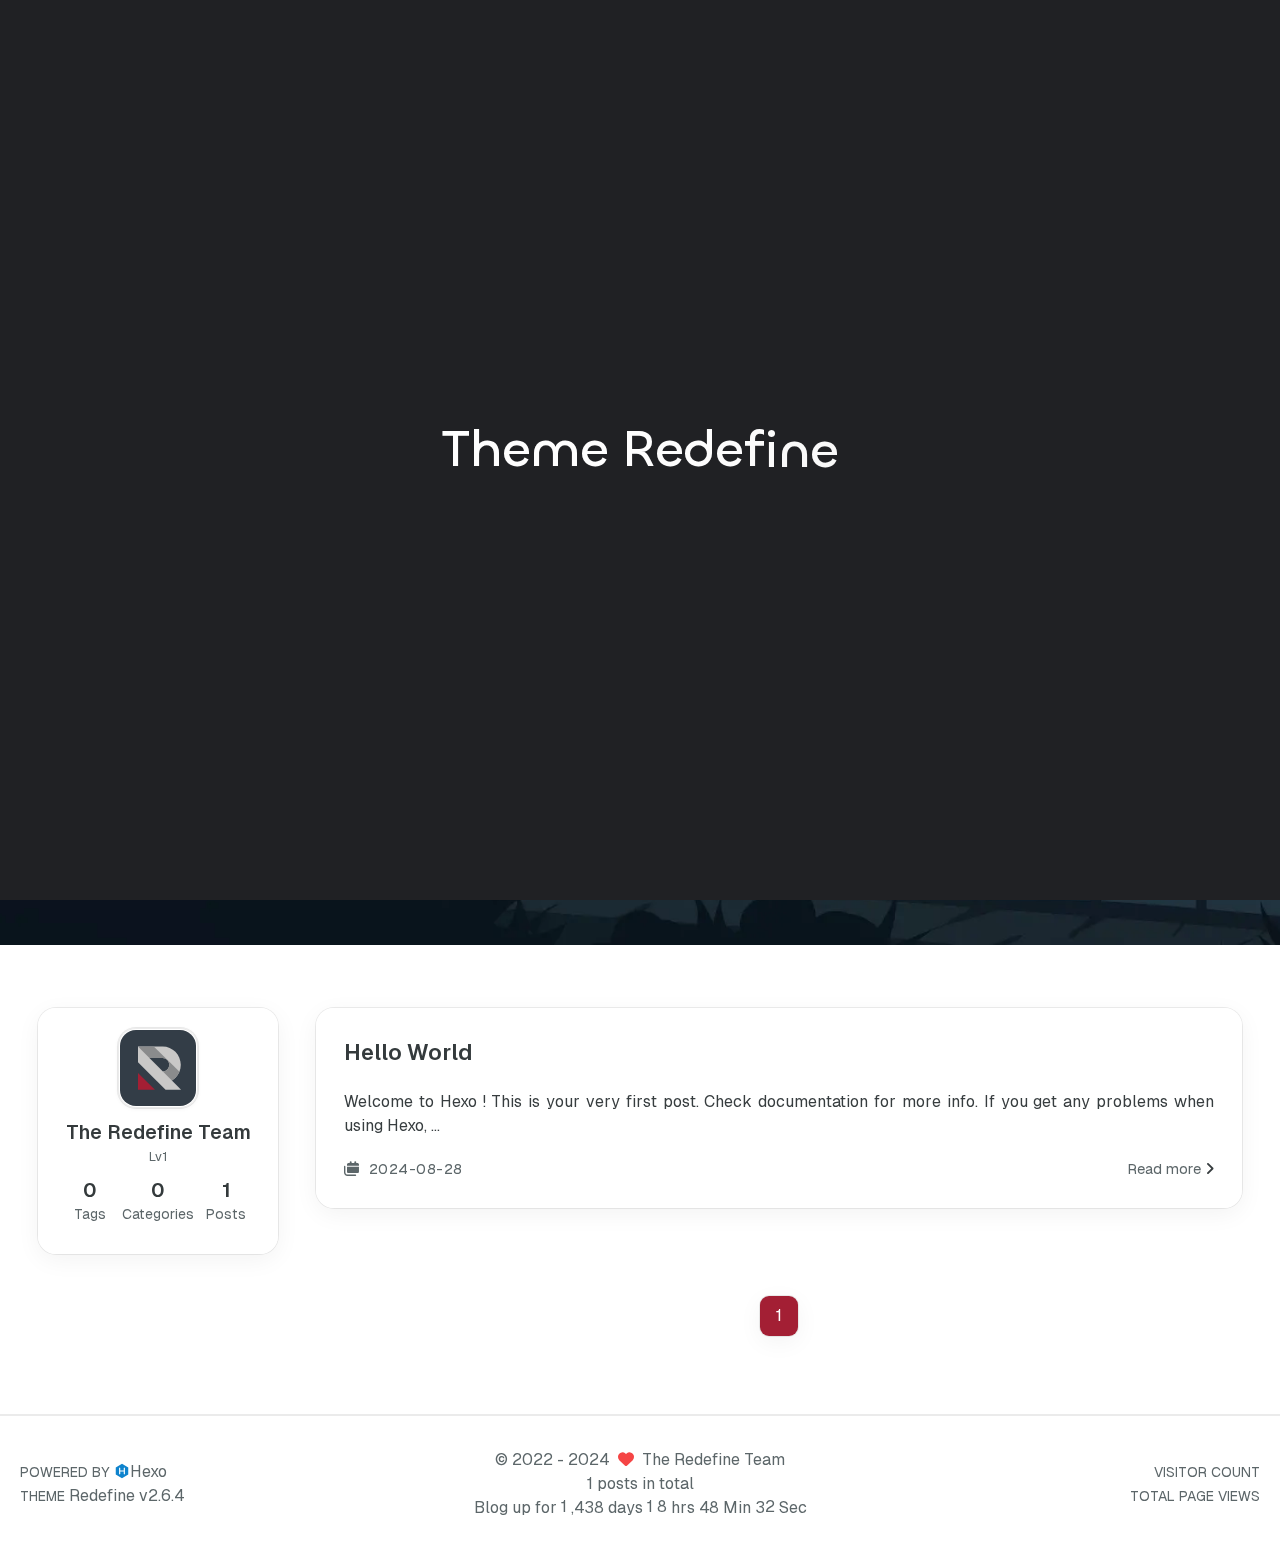
==== index.html @ 7ffe2dd2 "Site updated: 2024-08-28 18:04:54" ====
<!DOCTYPE html>
<html lang="en">
<head>
    <meta charset="utf-8">
    <meta name="viewport" content="width=device-width, initial-scale=1">
    <meta name="keywords" content="Hexo Theme Redefine">
    
    <meta name="author" content="The Redefine Team">
    <!-- preconnect -->
    <link rel="preconnect" href="https://fonts.googleapis.com">
    <link rel="preconnect" href="https://fonts.gstatic.com" crossorigin>

    
    <!--- Seo Part-->
    
    <link rel="canonical" href="http://example.com/"/>
    <meta name="robots" content="index,follow">
    <meta name="googlebot" content="index,follow">
    <meta name="revisit-after" content="1 days">
    
        <meta property="og:type" content="website">
<meta property="og:title" content="Hexo">
<meta property="og:url" content="http://example.com/index.html">
<meta property="og:site_name" content="Hexo">
<meta property="og:locale" content="en_US">
<meta property="article:author" content="John Doe">
<meta name="twitter:card" content="summary">
    
    
    <!--- Icon Part-->
    <link rel="icon" type="image/png" href="/images/redefine-favicon.svg" sizes="192x192">
    <link rel="apple-touch-icon" sizes="180x180" href="/images/redefine-favicon.svg">
    <meta name="theme-color" content="#A31F34">
    <link rel="shortcut icon" href="/images/redefine-favicon.svg">
    <!--- Page Info-->
    
    <title>
        
        Theme Redefine
    </title>

    
<link rel="stylesheet" href="/fonts/Chillax/chillax.css">


    <!--- Inject Part-->
    

    
<link rel="stylesheet" href="/css/style.css">


    
        
<link rel="stylesheet" href="/assets/build/styles.css">

    

    
<link rel="stylesheet" href="/fonts/GeistMono/geist-mono.css">

    
<link rel="stylesheet" href="/fonts/Geist/geist.css">

    <!--- Font Part-->
    
    
    
    

    
        
<script src="/js/libs/anime.min.js"></script>

    

    <script id="hexo-configurations">
    window.config = {"hostname":"example.com","root":"/","language":"en"};
    window.theme = {"articles":{"style":{"font_size":"16px","line_height":1.5,"image_border_radius":"14px","image_alignment":"center","image_caption":false,"link_icon":true,"title_alignment":"left","headings_top_spacing":{"h1":"3.2rem","h2":"2.4rem","h3":"1.9rem","h4":"1.6rem","h5":"1.4rem","h6":"1.3rem"}},"word_count":{"enable":true,"count":true,"min2read":true},"author_label":{"enable":true,"auto":false,"list":[]},"code_block":{"copy":true,"style":"mac","font":{"enable":false,"family":null,"url":null}},"toc":{"enable":true,"max_depth":3,"number":false,"expand":true,"init_open":true},"copyright":{"enable":true,"default":"cc_by_nc_sa"},"lazyload":true,"recommendation":{"enable":false,"title":"推荐阅读","limit":3,"mobile_limit":2,"placeholder":"/images/wallhaven-wqery6-light.webp","skip_dirs":[]}},"colors":{"primary":"#A31F34","secondary":null,"default_mode":"light"},"global":{"fonts":{"chinese":{"enable":false,"family":null,"url":null},"english":{"enable":false,"family":null,"url":null}},"content_max_width":"1000px","sidebar_width":"210px","hover":{"shadow":true,"scale":false},"scroll_progress":{"bar":false,"percentage":true},"website_counter":{"url":"https://cn.vercount.one/js","enable":true,"site_pv":true,"site_uv":true,"post_pv":true},"single_page":true,"preloader":true,"open_graph":true,"google_analytics":{"enable":false,"id":null}},"home_banner":{"enable":true,"style":"fixed","image":{"light":"/images/wallhaven-wqery6-light.webp","dark":"/images/wallhaven-wqery6-dark.webp"},"title":"Theme Redefine","subtitle":{"text":[],"hitokoto":{"enable":false,"api":"https://v1.hitokoto.cn"},"typing_speed":100,"backing_speed":80,"starting_delay":500,"backing_delay":1500,"loop":true,"smart_backspace":true},"text_color":{"light":"#fff","dark":"#d1d1b6"},"text_style":{"title_size":"2.8rem","subtitle_size":"1.5rem","line_height":1.2},"custom_font":{"enable":false,"family":null,"url":null},"social_links":{"enable":false,"style":"default","links":{"github":null,"instagram":null,"zhihu":null,"twitter":null,"email":null},"qrs":{"weixin":null}}},"plugins":{"feed":{"enable":false},"aplayer":{"enable":false,"type":"fixed","audios":[{"name":null,"artist":null,"url":null,"cover":null,"lrc":null}]},"mermaid":{"enable":false,"version":"9.3.0"}},"version":"2.6.4","navbar":{"auto_hide":false,"color":{"left":"#f78736","right":"#367df7","transparency":35},"width":{"home":"1200px","pages":"1000px"},"links":{"Home":{"path":"/","icon":"fa-regular fa-house"}},"search":{"enable":false,"preload":true}},"page_templates":{"friends_column":2,"tags_style":"blur"},"home":{"sidebar":{"enable":true,"position":"left","first_item":"menu","announcement":null,"show_on_mobile":true,"links":null},"article_date_format":"auto","categories":{"enable":true,"limit":3},"tags":{"enable":true,"limit":3}},"footerStart":"2022/8/17 11:45:14"};
    window.lang_ago = {"second":"%s seconds ago","minute":"%s minutes ago","hour":"%s hours ago","day":"%s days ago","week":"%s weeks ago","month":"%s months ago","year":"%s years ago"};
    window.data = {"masonry":false};
  </script>
    
    <!--- Fontawesome Part-->
    
<link rel="stylesheet" href="/fontawesome/fontawesome.min.css">

    
<link rel="stylesheet" href="/fontawesome/brands.min.css">

    
<link rel="stylesheet" href="/fontawesome/solid.min.css">

    
<link rel="stylesheet" href="/fontawesome/regular.min.css">

    
    
    
    
<meta name="generator" content="Hexo 7.3.0"></head>


<body>
<div class="progress-bar-container">
    

    
        <span class="pjax-progress-bar"></span>
<!--        <span class="swup-progress-icon">-->
<!--            <i class="fa-solid fa-circle-notch fa-spin"></i>-->
<!--        </span>-->
    
</div>



    <style>
    :root {
        --preloader-background-color: #fff;
        --preloader-text-color: #000;
    }

    @media (prefers-color-scheme: dark) {
        :root {
            --preloader-background-color: #202124;
            --preloader-text-color: #fff;
        }
    }

    @media (prefers-color-scheme: light) {
        :root {
            --preloader-background-color: #fff;
            --preloader-text-color: #000;
        }
    }

    @media (max-width: 600px) {
        .ml13 {
            font-size: 2.6rem !important; /* Adjust this value as needed */
        }
    }

    .preloader {
        display: flex;
        flex-direction: column;
        gap: 1rem; /* Tailwind 'gap-4' is 1rem */
        align-items: center;
        justify-content: center;
        position: fixed;
        padding: 12px;
        top: 0;
        right: 0;
        bottom: 0;
        left: 0;
        width: 100vw;
        height: 100vh; /* 'h-screen' is 100% of the viewport height */
        background-color: var(--preloader-background-color);
        z-index: 1100; /* 'z-[1100]' sets the z-index */
        transition: opacity 0.2s ease-in-out;
    }

    .ml13 {
        font-size: 3.2rem;
        /* text-transform: uppercase; */
        color: var(--preloader-text-color);
        letter-spacing: -1px;
        font-weight: 500;
        font-family: 'Chillax-Variable', sans-serif;
        text-align: center;
    }

    .ml13 .word {
        display: inline-flex;
        flex-wrap: wrap;
        white-space: nowrap;
    }

    .ml13 .letter {
        display: inline-block;
        line-height: 1em;
    }
</style>

<div class="preloader">
    <h2 class="ml13">
        Theme Redefine
    </h2>
    <script>
        var textWrapper = document.querySelector('.ml13');
        // Split text into words
        var words = textWrapper.textContent.trim().split(' ');

        // Clear the existing content
        textWrapper.innerHTML = '';

        // Wrap each word and its letters in spans
        words.forEach(function(word) {
            var wordSpan = document.createElement('span');
            wordSpan.classList.add('word');
            wordSpan.innerHTML = word.replace(/\S/g, "<span class='letter'>$&</span>");
            textWrapper.appendChild(wordSpan);
            textWrapper.appendChild(document.createTextNode(' ')); // Add space between words
        });

        var animation = anime.timeline({loop: true})
            .add({
                targets: '.ml13 .letter',
                translateY: [40,0],
                translateZ: 0,
                opacity: [0,1],
                filter: ['blur(5px)', 'blur(0px)'], // Starting from blurred to unblurred
                easing: "easeOutExpo",
                duration: 1400,
                delay: (el, i) => 300 + 30 * i,
            }).add({
                targets: '.ml13 .letter',
                translateY: [0,-40],
                opacity: [1,0],
                filter: ['blur(0px)', 'blur(5px)'], // Ending from unblurred to blurred
                easing: "easeInExpo",
                duration: 1200,
                delay: (el, i) => 100 + 30 * i,
                complete: function() {
                    hidePreloader(); // Call hidePreloader after the animation completes
                }
            });

        let themeStatus = JSON.parse(localStorage.getItem('REDEFINE-THEME-STATUS'))?.isDark;

        // If the theme status is not found in local storage, check the preferred color scheme
        if (themeStatus === undefined || themeStatus === null) {
            if (window.matchMedia && window.matchMedia('(prefers-color-scheme: dark)').matches) {
                themeStatus = 'dark';
            } else {
                themeStatus = 'light';
            }
        }

        // Now you can use the themeStatus variable in your code
        if (themeStatus) {
            document.documentElement.style.setProperty('--preloader-background-color', '#202124');
            document.documentElement.style.setProperty('--preloader-text-color', '#fff');
        } else {
            document.documentElement.style.setProperty('--preloader-background-color', '#fff');
            document.documentElement.style.setProperty('--preloader-text-color', '#000');
        }

        window.addEventListener('load', function () {
            setTimeout(hidePreloader, 5000); // Call hidePreloader after 5000 milliseconds if not already called by animation
        });

        function hidePreloader() {
            var preloader = document.querySelector('.preloader');
            preloader.style.opacity = '0';
            setTimeout(function () {
                preloader.style.display = 'none';
            }, 200);
        }
    </script>
</div>

<main class="page-container" id="swup">

    
        
    <style>
        .home-banner-container {
            background: none !important;
        }
        .home-article-item,
        .sidebar-links,
        .sidebar-content,
        a.page-number,
        a.extend,
        .sidebar-links .links:hover,
        .right-bottom-tools,
        footer.footer {
            background-color: var(--background-color-transparent-80) !important;
        }
        .right-bottom-tools:hover,
        a.page-number:hover,
        a.extend:hover {
            background-color: var(--primary-color) !important;
        }
        .site-info,
        .home-article-sticky-label {
            background-color: var(--background-color-transparent-15) !important;
        }
        .home-article-sticky-label {
            backdrop-filter: none !important;
        }
    </style>
    <div class="home-banner-background transition-fade fixed top-0 left-0 w-screen h-screen scale-125 sm:scale-110 box-border will-change-transform bg-cover">
        <img src="/images/wallhaven-wqery6-light.webp" alt="home-banner-background" class="w-full h-full object-cover dark:hidden">
        <img src="/images/wallhaven-wqery6-dark.webp" alt="home-banner-background" class="w-full h-full object-cover hidden dark:block">
    </div>


<div class="home-banner-container flex justify-center items-center transition-fade relative">
    
    <div class="content mt-8 flex flex-col justify-center items-center">
        <div class="description flex flex-col justify-center items-center w-screen font-medium text-center"
        
        >
            Theme Redefine
            
            
                <p><i id="subtitle"></i></p>
            
        </div>
        
    </div>
    <script>
        const scrollToMain = ()=> {
            console.log('scroll');
            const target = document.querySelector('.main-content-container');
            target.scrollIntoView({ behavior: 'smooth'});
        }
    </script>
</div>
    

    <div class="main-content-container">


        <div class="main-content-header">
            <header class="navbar-container px-6 md:px-12">

    <div class="navbar-content has-home-banner">
        <div class="left">
            
            <a class="logo-title" href="/">
                <h1>
                Theme Redefine
                </h1>
            </a>
        </div>

        <div class="right">
            <!-- PC -->
            <div class="desktop">
                <ul class="navbar-list">
                    
                        
                            

                            <li class="navbar-item">
                                <!-- Menu -->
                                <a class="active"
                                   href="/"
                                        >
                                    <i class="fa-regular fa-house fa-fw"></i>
                                    HOME
                                    
                                </a>

                                <!-- Submenu -->
                                
                            </li>
                    
                    
                </ul>
            </div>
            <!-- Mobile -->
            <div class="mobile">
                
                <div class="icon-item navbar-bar">
                    <div class="navbar-bar-middle"></div>
                </div>
            </div>
        </div>
    </div>

    <!-- Mobile sheet -->
    <div class="navbar-drawer h-screen w-full absolute top-0 left-0 bg-background-color flex flex-col justify-between">
        <ul class="drawer-navbar-list flex flex-col px-4 justify-center items-start">
            
                
                    

                    <li class="drawer-navbar-item text-base my-1.5 flex flex-col w-full">
                        
                        <a class="py-1.5 px-2 flex flex-row items-center justify-between gap-1 hover:!text-primary active:!text-primary text-2xl font-semibold group border-b border-border-color hover:border-primary w-full active"
                           href="/"
                        >
                            <span>
                                HOME
                            </span>
                            
                                <i class="fa-regular fa-house fa-sm fa-fw"></i>
                            
                        </a>
                        

                        
                    </li>
            

            
            
        </ul>

        <div class="statistics flex justify-around my-2.5">
    <a class="item tag-count-item flex flex-col justify-center items-center w-20" href="/tags">
        <div class="number text-2xl sm:text-xl text-second-text-color font-semibold">0</div>
        <div class="label text-third-text-color text-sm">Tags</div>
    </a>
    <a class="item tag-count-item flex flex-col justify-center items-center w-20" href="/categories">
        <div class="number text-2xl sm:text-xl text-second-text-color font-semibold">0</div>
        <div class="label text-third-text-color text-sm">Categories</div>
    </a>
    <a class="item tag-count-item flex flex-col justify-center items-center w-20" href="/archives">
        <div class="number text-2xl sm:text-xl text-second-text-color font-semibold">1</div>
        <div class="label text-third-text-color text-sm">Posts</div>
    </a>
</div>
    </div>

    <div class="window-mask"></div>

</header>


        </div>

        <div class="main-content-body">

            
                <div class="home-sidebar-container">
    <div class="sticky-container sticky">
        
        
            
            <div class="sidebar-content" >
                <div class="avatar flex justify-center">
    <img src="/images/redefine-avatar.svg">
</div>
                <div class="author flex flex-col justify-center my-2.5 mx-0">
    <div class="name">The Redefine Team</div>
    
        <div class="label">Lv1</div>
    
</div>
                <div class="statistics flex justify-around my-2.5">
    <a class="item tag-count-item flex flex-col justify-center items-center w-20" href="/tags">
        <div class="number text-2xl sm:text-xl text-second-text-color font-semibold">0</div>
        <div class="label text-third-text-color text-sm">Tags</div>
    </a>
    <a class="item tag-count-item flex flex-col justify-center items-center w-20" href="/categories">
        <div class="number text-2xl sm:text-xl text-second-text-color font-semibold">0</div>
        <div class="label text-third-text-color text-sm">Categories</div>
    </a>
    <a class="item tag-count-item flex flex-col justify-center items-center w-20" href="/archives">
        <div class="number text-2xl sm:text-xl text-second-text-color font-semibold">1</div>
        <div class="label text-third-text-color text-sm">Posts</div>
    </a>
</div>
            </div>
        

    </div>
</div>

            

            <div class="main-content">

                
                    <div class="home-content-container">
    <ul class="home-article-list">
        
            <li class="home-article-item">

                

                

                
                <div class="flex flex-col gap-5 px-7 pb-7 pt-7">
                    <h3 class="home-article-title">
                        <a href="/2024/08/28/hello-world/">
                            Hello World
                        </a>
                    </h3>

                    <div class="home-article-content markdown-body">
                        
                            Welcome to Hexo ! This is your very first post. Check documentation  for more info. If you get any problems when using Hexo, ...
                        
                    </div>

                    <div class="home-article-meta-info-container">
    <div class="home-article-meta-info">
        <span><i class="fa-solid fa-calendars"></i>&nbsp;
            <span class="home-article-date" data-date="Wed Aug 28 2024 17:42:37 GMT+0800">
                
                    2024-08-28
                
            </span>
        </span>
        
        
    </div>

    <a href="/2024/08/28/hello-world/">Read more<span class="seo-reader-text">Hello World</span>&nbsp;<i class="fa-solid fa-angle-right"></i></a>
</div>

                </div>
            </li>
        
    </ul>

    <div class="home-paginator px-7 py-5">
        <div class="paginator">
    <span class="page-number current">1</span>
</div>

    </div>
</div>

                    <div class="comment-container pjax"></div>
                

            </div>

            

        </div>

        <div class="main-content-footer">
            <footer class="footer mt-5 py-5 h-auto text-base text-third-text-color relative border-t-2 border-t-border-color">
    <div class="info-container py-3 text-center">
        
        <div class="text-center">
            &copy;
            
              <span>2022</span>
              -
            
            2024&nbsp;&nbsp;<i class="fa-solid fa-heart fa-beat" style="--fa-animation-duration: 0.5s; color: #f54545"></i>&nbsp;&nbsp;<a href="/">The Redefine Team</a>
            
                
                <p class="post-count space-x-0.5">
                    <span>
                        1 posts in total
                    </span>
                    
                </p>
            
        </div>
        
            <script data-swup-reload-script src="https://cn.vercount.one/js"></script>
            <div class="relative text-center lg:absolute lg:right-[20px] lg:top-1/2 lg:-translate-y-1/2 lg:text-right">
                
                    <span id="busuanzi_container_site_uv" class="lg:!block">
                        <span class="text-sm">VISITOR COUNT</span>
                        <span id="busuanzi_value_site_uv"></span>
                    </span>
                
                
                    <span id="busuanzi_container_site_pv" class="lg:!block">
                        <span class="text-sm">TOTAL PAGE VIEWS</span>
                        <span id="busuanzi_value_site_pv"></span>
                    </span>
                
            </div>
        
        <div class="relative text-center lg:absolute lg:left-[20px] lg:top-1/2 lg:-translate-y-1/2 lg:text-left">
            <span class="lg:block text-sm">POWERED BY <?xml version="1.0" encoding="utf-8"?><!DOCTYPE svg PUBLIC "-//W3C//DTD SVG 1.1//EN" "http://www.w3.org/Graphics/SVG/1.1/DTD/svg11.dtd"><svg class="relative top-[2px] inline-block align-baseline" version="1.1" id="圖層_1" xmlns="http://www.w3.org/2000/svg" xmlns:xlink="http://www.w3.org/1999/xlink" x="0px" y="0px" width="1rem" height="1rem" viewBox="0 0 512 512" enable-background="new 0 0 512 512" xml:space="preserve"><path fill="#0E83CD" d="M256.4,25.8l-200,115.5L56,371.5l199.6,114.7l200-115.5l0.4-230.2L256.4,25.8z M349,354.6l-18.4,10.7l-18.6-11V275H200v79.6l-18.4,10.7l-18.6-11v-197l18.5-10.6l18.5,10.8V237h112v-79.6l18.5-10.6l18.5,10.8V354.6z"/></svg><a target="_blank" class="text-base" href="https://hexo.io">Hexo</a></span>
            <span class="text-sm lg:block">THEME&nbsp;<a class="text-base" target="_blank" href="https://github.com/EvanNotFound/hexo-theme-redefine">Redefine v2.6.4</a></span>
        </div>
        
        
            <div>
                Blog up for <span class="odometer" id="runtime_days" ></span> days <span class="odometer" id="runtime_hours"></span> hrs <span class="odometer" id="runtime_minutes"></span> Min <span class="odometer" id="runtime_seconds"></span> Sec
            </div>
        
        
            <script data-swup-reload-script>
                try {
                    function odometer_init() {
                    const elements = document.querySelectorAll('.odometer');
                    elements.forEach(el => {
                        new Odometer({
                            el,
                            format: '( ddd).dd',
                            duration: 200
                        });
                    });
                    }
                    odometer_init();
                } catch (error) {}
            </script>
        
        
        
    </div>  
</footer>
        </div>
    </div>

    

    <div class="right-side-tools-container">
        <div class="side-tools-container">
    <ul class="hidden-tools-list">
        <li class="right-bottom-tools tool-font-adjust-plus flex justify-center items-center">
            <i class="fa-regular fa-magnifying-glass-plus"></i>
        </li>

        <li class="right-bottom-tools tool-font-adjust-minus flex justify-center items-center">
            <i class="fa-regular fa-magnifying-glass-minus"></i>
        </li>

        <li class="right-bottom-tools tool-dark-light-toggle flex justify-center items-center">
            <i class="fa-regular fa-moon"></i>
        </li>

        <!-- rss -->
        

        

        <li class="right-bottom-tools tool-scroll-to-bottom flex justify-center items-center">
            <i class="fa-regular fa-arrow-down"></i>
        </li>
    </ul>

    <ul class="visible-tools-list">
        <li class="right-bottom-tools toggle-tools-list flex justify-center items-center">
            <i class="fa-regular fa-cog fa-spin"></i>
        </li>
        
            <li class="right-bottom-tools tool-scroll-to-top flex justify-center items-center">
                <i class="arrow-up fas fa-arrow-up"></i>
                <span class="percent"></span>
            </li>
        
        
    </ul>
</div>

    </div>

    <div class="image-viewer-container">
    <img src="">
</div>


    

</main>


    
<script src="/js/libs/Swup.min.js"></script>

<script src="/js/libs/SwupSlideTheme.min.js"></script>

<script src="/js/libs/SwupScriptsPlugin.min.js"></script>

<script src="/js/libs/SwupProgressPlugin.min.js"></script>

<script src="/js/libs/SwupScrollPlugin.min.js"></script>

<script src="/js/libs/SwupPreloadPlugin.min.js"></script>

<script>
    const swup = new Swup({
        plugins: [
            new SwupScriptsPlugin({
                optin: true,
            }),
            new SwupProgressPlugin(),
            new SwupScrollPlugin({
                offset: 80,
            }),
            new SwupSlideTheme({
                mainElement: ".main-content-body",
            }),
            new SwupPreloadPlugin(),
        ],
        containers: ["#swup"],
    });
</script>








<script src="/js/tools/imageViewer.js" type="module"></script>

<script src="/js/utils.js" type="module"></script>

<script src="/js/main.js" type="module"></script>

<script src="/js/layouts/navbarShrink.js" type="module"></script>

<script src="/js/tools/scrollTopBottom.js" type="module"></script>

<script src="/js/tools/lightDarkSwitch.js" type="module"></script>

<script src="/js/layouts/categoryList.js" type="module"></script>





    
<script src="/js/tools/codeBlock.js" type="module"></script>




    
<script src="/js/layouts/lazyload.js" type="module"></script>




    
<script src="/js/tools/runtime.js"></script>

    
<script src="/js/libs/odometer.min.js"></script>

    
<link rel="stylesheet" href="/assets/odometer-theme-minimal.css">




  
<script src="/js/libs/Typed.min.js"></script>

  
<script src="/js/plugins/typed.js" type="module"></script>









<div class="post-scripts" data-swup-reload-script>
    
        
<script src="/js/tools/tocToggle.js" type="module"></script>

<script src="/js/layouts/toc.js" type="module"></script>

<script src="/js/plugins/tabs.js" type="module"></script>

    
</div>


</body>
</html>
---- fonts/Chillax/chillax.css ----
/**
 * @license
 *
 * Font Family: Chillax
 * Designed by: Manushi Parikh
 * URL: https://www.fontshare.com/fonts/chillax
 * © 2023 Indian Type Foundry
 *
 * Font Style:
 * Chillax Variable(Variable font)
 *
*/


/**
* This is a variable font
* You can controll variable axes as shown below:
* font-variation-settings: 'wght' 700.0;
*
* available axes:

* 'wght' (range from 200.0 to 700.0)

*/

@font-face {
    font-family: 'Chillax-Variable';
    src:local('Chillax-Variable'),
        local('ChillaxVariable'),
        local('Chillax Variable'),
        local('Chillax'),
        url('Chillax-Variable.woff2') format('woff2'),
        url('Chillax-Variable.woff') format('woff'),
        url('Chillax-Variable.ttf') format('truetype');
    font-weight: 200 700;
    font-display: swap;
    font-style: normal;
}
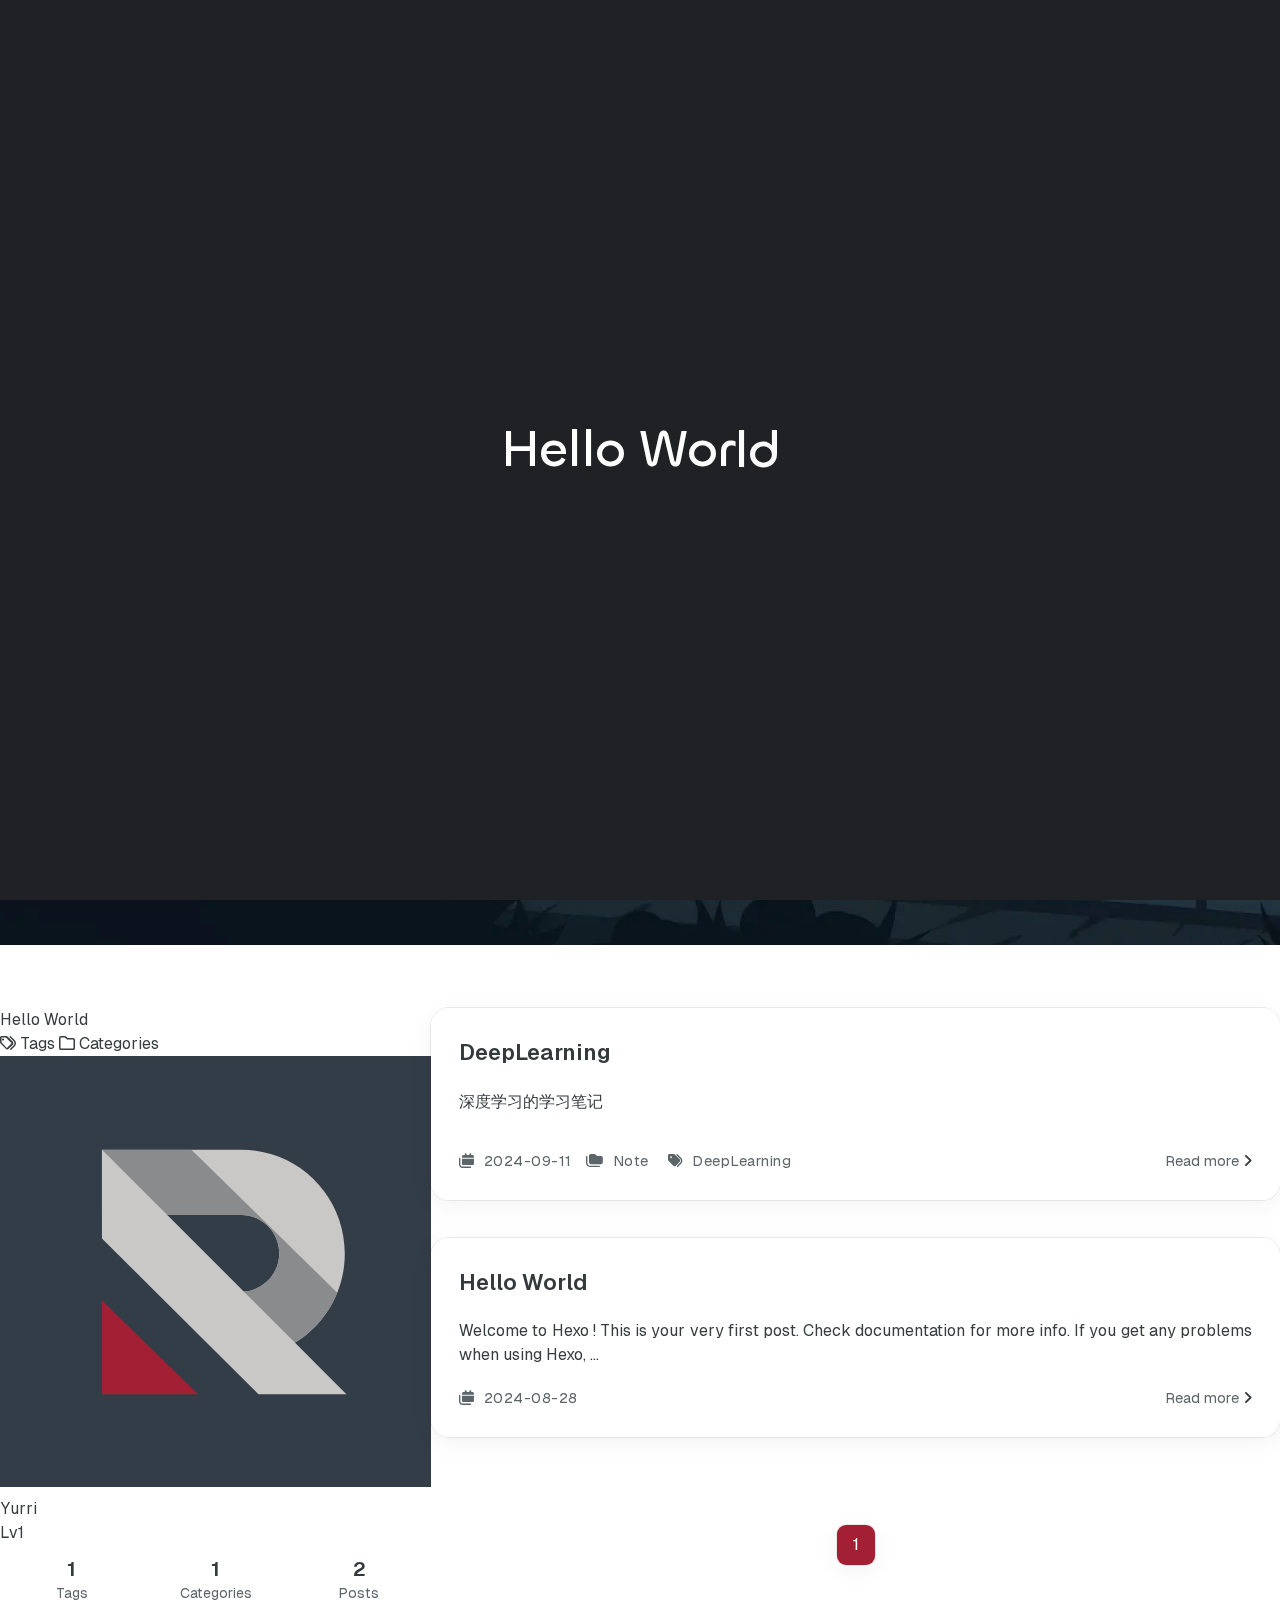
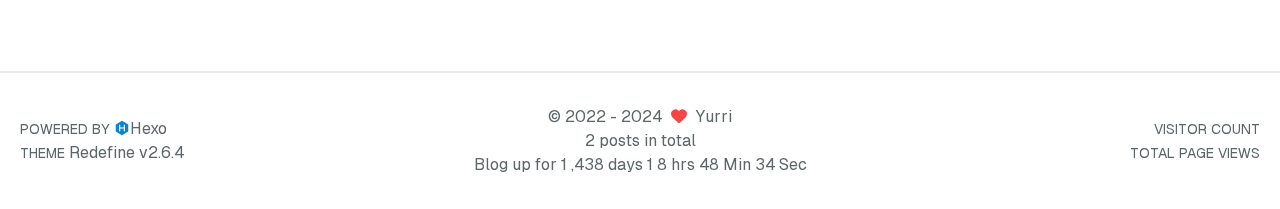
==== commit 42b75351: "Site updated: 2024-09-11 15:52:53" ====
--- a/index.html
+++ b/index.html
@@ -5,7 +5,7 @@
     <meta name="viewport" content="width=device-width, initial-scale=1">
     <meta name="keywords" content="Hexo Theme Redefine">
     
-    <meta name="author" content="The Redefine Team">
+    <meta name="author" content="Yurri">
     <!-- preconnect -->
     <link rel="preconnect" href="https://fonts.googleapis.com">
     <link rel="preconnect" href="https://fonts.gstatic.com" crossorigin>
@@ -36,7 +36,7 @@
     
     <title>
         
-        Theme Redefine
+        Hello World
     </title>
 
     
@@ -75,8 +75,8 @@
     
 
     <script id="hexo-configurations">
-    window.config = {"hostname":"example.com","root":"/","language":"en"};
-    window.theme = {"articles":{"style":{"font_size":"16px","line_height":1.5,"image_border_radius":"14px","image_alignment":"center","image_caption":false,"link_icon":true,"title_alignment":"left","headings_top_spacing":{"h1":"3.2rem","h2":"2.4rem","h3":"1.9rem","h4":"1.6rem","h5":"1.4rem","h6":"1.3rem"}},"word_count":{"enable":true,"count":true,"min2read":true},"author_label":{"enable":true,"auto":false,"list":[]},"code_block":{"copy":true,"style":"mac","font":{"enable":false,"family":null,"url":null}},"toc":{"enable":true,"max_depth":3,"number":false,"expand":true,"init_open":true},"copyright":{"enable":true,"default":"cc_by_nc_sa"},"lazyload":true,"recommendation":{"enable":false,"title":"推荐阅读","limit":3,"mobile_limit":2,"placeholder":"/images/wallhaven-wqery6-light.webp","skip_dirs":[]}},"colors":{"primary":"#A31F34","secondary":null,"default_mode":"light"},"global":{"fonts":{"chinese":{"enable":false,"family":null,"url":null},"english":{"enable":false,"family":null,"url":null}},"content_max_width":"1000px","sidebar_width":"210px","hover":{"shadow":true,"scale":false},"scroll_progress":{"bar":false,"percentage":true},"website_counter":{"url":"https://cn.vercount.one/js","enable":true,"site_pv":true,"site_uv":true,"post_pv":true},"single_page":true,"preloader":true,"open_graph":true,"google_analytics":{"enable":false,"id":null}},"home_banner":{"enable":true,"style":"fixed","image":{"light":"/images/wallhaven-wqery6-light.webp","dark":"/images/wallhaven-wqery6-dark.webp"},"title":"Theme Redefine","subtitle":{"text":[],"hitokoto":{"enable":false,"api":"https://v1.hitokoto.cn"},"typing_speed":100,"backing_speed":80,"starting_delay":500,"backing_delay":1500,"loop":true,"smart_backspace":true},"text_color":{"light":"#fff","dark":"#d1d1b6"},"text_style":{"title_size":"2.8rem","subtitle_size":"1.5rem","line_height":1.2},"custom_font":{"enable":false,"family":null,"url":null},"social_links":{"enable":false,"style":"default","links":{"github":null,"instagram":null,"zhihu":null,"twitter":null,"email":null},"qrs":{"weixin":null}}},"plugins":{"feed":{"enable":false},"aplayer":{"enable":false,"type":"fixed","audios":[{"name":null,"artist":null,"url":null,"cover":null,"lrc":null}]},"mermaid":{"enable":false,"version":"9.3.0"}},"version":"2.6.4","navbar":{"auto_hide":false,"color":{"left":"#f78736","right":"#367df7","transparency":35},"width":{"home":"1200px","pages":"1000px"},"links":{"Home":{"path":"/","icon":"fa-regular fa-house"}},"search":{"enable":false,"preload":true}},"page_templates":{"friends_column":2,"tags_style":"blur"},"home":{"sidebar":{"enable":true,"position":"left","first_item":"menu","announcement":null,"show_on_mobile":true,"links":null},"article_date_format":"auto","categories":{"enable":true,"limit":3},"tags":{"enable":true,"limit":3}},"footerStart":"2022/8/17 11:45:14"};
+    window.config = {"hostname":"example.com","root":"/","language":"en","path":"search.xml"};
+    window.theme = {"articles":{"style":{"font_size":"16px","line_height":1.5,"image_border_radius":"14px","image_alignment":"center","image_caption":false,"link_icon":true,"title_alignment":"left","headings_top_spacing":{"h1":"3.2rem","h2":"2.4rem","h3":"1.9rem","h4":"1.6rem","h5":"1.4rem","h6":"1.3rem"}},"word_count":{"enable":true,"count":true,"min2read":true},"author_label":{"enable":true,"auto":false,"list":[]},"code_block":{"copy":true,"style":"mac","font":{"enable":false,"family":null,"url":null}},"toc":{"enable":true,"max_depth":3,"number":false,"expand":true,"init_open":true},"copyright":{"enable":true,"default":"cc_by_nc_sa"},"lazyload":true,"recommendation":{"enable":false,"title":"推荐阅读","limit":3,"mobile_limit":2,"placeholder":"/images/wallhaven-wqery6-light.webp","skip_dirs":[]}},"colors":{"primary":"#A31F34","secondary":null,"default_mode":"light"},"global":{"fonts":{"chinese":{"enable":false,"family":null,"url":null},"english":{"enable":false,"family":null,"url":null}},"content_max_width":"1000px","sidebar_width":"210px","hover":{"shadow":true,"scale":false},"scroll_progress":{"bar":false,"percentage":true},"website_counter":{"url":"https://cn.vercount.one/js","enable":true,"site_pv":true,"site_uv":true,"post_pv":true},"single_page":true,"preloader":true,"open_graph":true,"google_analytics":{"enable":false,"id":null}},"home_banner":{"enable":true,"style":"fixed","image":{"light":"/images/wallhaven-wqery6-light.webp","dark":"/images/wallhaven-wqery6-dark.webp"},"title":"Hello World","subtitle":{"text":[],"hitokoto":{"enable":false,"api":"https://v1.hitokoto.cn"},"typing_speed":100,"backing_speed":80,"starting_delay":500,"backing_delay":1500,"loop":true,"smart_backspace":true},"text_color":{"light":"#fff","dark":"#d1d1b6"},"text_style":{"title_size":"2.8rem","subtitle_size":"1.5rem","line_height":1.2},"custom_font":{"enable":false,"family":null,"url":null},"social_links":{"enable":false,"style":"default","links":{"github":null,"instagram":null,"zhihu":null,"twitter":null,"email":null},"qrs":{"weixin":null}}},"plugins":{"feed":{"enable":false},"aplayer":{"enable":false,"type":"fixed","audios":[{"name":null,"artist":null,"url":null,"cover":null,"lrc":null}]},"mermaid":{"enable":false,"version":"9.3.0"}},"version":"2.6.4","navbar":{"auto_hide":false,"color":{"left":"#f78736","right":"#367df7","transparency":35},"width":{"home":"1200px","pages":"1000px"},"links":{"Home":{"path":"/","icon":"fa-regular fa-house"}},"search":{"enable":true,"preload":true},"categories":{"Categories":{"icon":"fa-solid fa-folder","path":"/categories/"}},"tags":{"Tags":{"icon":"fa-solid fa-tags","path":"/tags/"}}},"page_templates":{"friends_column":2,"tags_style":"blur"},"home":{"sidebar":{"enable":true,"position":"left","first_item":"menu","announcement":null,"show_on_mobile":true,"links":{"Tags":{"path":"/tags","icon":"fa-regular fa-tags"},"Categories":{"path":"/categories","icon":"fa-regular fa-folder"}}},"article_date_format":"auto","categories":{"enable":true,"limit":3},"tags":{"enable":true,"limit":3}},"footerStart":"2022/8/17 11:45:14"};
     window.lang_ago = {"second":"%s seconds ago","minute":"%s minutes ago","hour":"%s hours ago","day":"%s days ago","week":"%s weeks ago","month":"%s months ago","year":"%s years ago"};
     window.data = {"masonry":false};
   </script>
@@ -184,7 +184,7 @@
 
 <div class="preloader">
     <h2 class="ml13">
-        Theme Redefine
+        Hello World
     </h2>
     <script>
         var textWrapper = document.querySelector('.ml13');
@@ -303,7 +303,7 @@
         <div class="description flex flex-col justify-center items-center w-screen font-medium text-center"
         
         >
-            Theme Redefine
+            Hello World
             
             
                 <p><i id="subtitle"></i></p>
@@ -332,7 +332,7 @@
             
             <a class="logo-title" href="/">
                 <h1>
-                Theme Redefine
+                Hello World
                 </h1>
             </a>
         </div>
@@ -360,10 +360,17 @@
                             </li>
                     
                     
+                        <li class="navbar-item search search-popup-trigger">
+                            <i class="fa-solid fa-magnifying-glass"></i>
+                        </li>
+                    
                 </ul>
             </div>
             <!-- Mobile -->
             <div class="mobile">
+                
+                    <div class="icon-item search search-popup-trigger"><i class="fa-solid fa-magnifying-glass"></i>
+                    </div>
                 
                 <div class="icon-item navbar-bar">
                     <div class="navbar-bar-middle"></div>
@@ -399,19 +406,41 @@
 
             
             
+                
+                    
+                    <li class="drawer-navbar-item text-base my-1.5 flex flex-col w-full">
+                        <a class="py-1.5 px-2 flex flex-row items-center justify-between gap-1 hover:!text-primary active:!text-primary text-2xl font-semibold group border-b border-border-color hover:border-primary w-full active"
+                           href="/tags"
+                        >
+                            <span>Tags</span>
+                            <i class="fa-regular fa-tags fa-sm fa-fw"></i>
+                        </a>
+                    </li>
+                
+                    
+                    <li class="drawer-navbar-item text-base my-1.5 flex flex-col w-full">
+                        <a class="py-1.5 px-2 flex flex-row items-center justify-between gap-1 hover:!text-primary active:!text-primary text-2xl font-semibold group border-b border-border-color hover:border-primary w-full active"
+                           href="/categories"
+                        >
+                            <span>Categories</span>
+                            <i class="fa-regular fa-folder fa-sm fa-fw"></i>
+                        </a>
+                    </li>
+                
+            
         </ul>
 
         <div class="statistics flex justify-around my-2.5">
     <a class="item tag-count-item flex flex-col justify-center items-center w-20" href="/tags">
-        <div class="number text-2xl sm:text-xl text-second-text-color font-semibold">0</div>
+        <div class="number text-2xl sm:text-xl text-second-text-color font-semibold">1</div>
         <div class="label text-third-text-color text-sm">Tags</div>
     </a>
     <a class="item tag-count-item flex flex-col justify-center items-center w-20" href="/categories">
-        <div class="number text-2xl sm:text-xl text-second-text-color font-semibold">0</div>
+        <div class="number text-2xl sm:text-xl text-second-text-color font-semibold">1</div>
         <div class="label text-third-text-color text-sm">Categories</div>
     </a>
     <a class="item tag-count-item flex flex-col justify-center items-center w-20" href="/archives">
-        <div class="number text-2xl sm:text-xl text-second-text-color font-semibold">1</div>
+        <div class="number text-2xl sm:text-xl text-second-text-color font-semibold">2</div>
         <div class="label text-third-text-color text-sm">Posts</div>
     </a>
 </div>
@@ -432,27 +461,55 @@
         
         
             
-            <div class="sidebar-content" >
+                <div class="sidebar-links">
+                    <div class="site-info">
+                        <div class="site-name">Hello World</div>
+                        
+                    </div>
+                    
+                        
+                            
+                                <a class="links" href="/tags">
+                                    
+                                        <i class="fa-regular fa-tags icon-space"></i>
+                                    
+                                    <span class="link-name">Tags</span>
+                                </a>
+                            
+                        
+                            
+                                <a class="links" href="/categories">
+                                    
+                                        <i class="fa-regular fa-folder icon-space"></i>
+                                    
+                                    <span class="link-name">Categories</span>
+                                </a>
+                            
+                        
+                    
+                </div>
+            
+            <div class="sidebar-content"  marginTop >
                 <div class="avatar flex justify-center">
     <img src="/images/redefine-avatar.svg">
 </div>
                 <div class="author flex flex-col justify-center my-2.5 mx-0">
-    <div class="name">The Redefine Team</div>
+    <div class="name">Yurri</div>
     
         <div class="label">Lv1</div>
     
 </div>
                 <div class="statistics flex justify-around my-2.5">
     <a class="item tag-count-item flex flex-col justify-center items-center w-20" href="/tags">
-        <div class="number text-2xl sm:text-xl text-second-text-color font-semibold">0</div>
+        <div class="number text-2xl sm:text-xl text-second-text-color font-semibold">1</div>
         <div class="label text-third-text-color text-sm">Tags</div>
     </a>
     <a class="item tag-count-item flex flex-col justify-center items-center w-20" href="/categories">
-        <div class="number text-2xl sm:text-xl text-second-text-color font-semibold">0</div>
+        <div class="number text-2xl sm:text-xl text-second-text-color font-semibold">1</div>
         <div class="label text-third-text-color text-sm">Categories</div>
     </a>
     <a class="item tag-count-item flex flex-col justify-center items-center w-20" href="/archives">
-        <div class="number text-2xl sm:text-xl text-second-text-color font-semibold">1</div>
+        <div class="number text-2xl sm:text-xl text-second-text-color font-semibold">2</div>
         <div class="label text-third-text-color text-sm">Posts</div>
     </a>
 </div>
@@ -469,6 +526,74 @@
                 
                     <div class="home-content-container">
     <ul class="home-article-list">
+        
+            <li class="home-article-item">
+
+                
+
+                
+
+                
+                <div class="flex flex-col gap-5 px-7 pb-7 pt-7">
+                    <h3 class="home-article-title">
+                        <a href="/2024/09/11/DeepLearning/">
+                            DeepLearning
+                        </a>
+                    </h3>
+
+                    <div class="home-article-content markdown-body">
+                        
+                            <p>深度学习的学习笔记</p>
+
+                        
+                    </div>
+
+                    <div class="home-article-meta-info-container">
+    <div class="home-article-meta-info">
+        <span><i class="fa-solid fa-calendars"></i>&nbsp;
+            <span class="home-article-date" data-date="Wed Sep 11 2024 15:16:00 GMT+0800">
+                
+                    2024-09-11
+                
+            </span>
+        </span>
+        
+            <span class="home-article-category">
+                <i class="fa-solid fa-folders"></i>&nbsp;
+            <ul>
+                
+                
+                    
+                        
+                        <li>
+                            <a href="/categories/Note/">Note</a>&nbsp;
+                        </li>
+                    
+                    
+                
+            </ul>
+        </span>
+        
+        
+            <span class="home-article-tag">
+                <i class="fa-solid fa-tags"></i>&nbsp;
+                <ul>
+                    
+                        <li>
+                            
+                            <a href="/tags/DeepLearning/">DeepLearning</a>&nbsp;
+                        </li>
+                    
+                </ul>
+            </span>
+        
+    </div>
+
+    <a href="/2024/09/11/DeepLearning/">Read more<span class="seo-reader-text">DeepLearning</span>&nbsp;<i class="fa-solid fa-angle-right"></i></a>
+</div>
+
+                </div>
+            </li>
         
             <li class="home-article-item">
 
@@ -538,12 +663,12 @@
               <span>2022</span>
               -
             
-            2024&nbsp;&nbsp;<i class="fa-solid fa-heart fa-beat" style="--fa-animation-duration: 0.5s; color: #f54545"></i>&nbsp;&nbsp;<a href="/">The Redefine Team</a>
+            2024&nbsp;&nbsp;<i class="fa-solid fa-heart fa-beat" style="--fa-animation-duration: 0.5s; color: #f54545"></i>&nbsp;&nbsp;<a href="/">Yurri</a>
             
                 
                 <p class="post-count space-x-0.5">
                     <span>
-                        1 posts in total
+                        2 posts in total
                     </span>
                     
                 </p>
@@ -647,6 +772,35 @@
     <img src="">
 </div>
 
+
+    
+        <div class="search-pop-overlay">
+    <div class="popup search-popup">
+        <div class="search-header">
+          <span class="search-input-field-pre">
+            <i class="fa-solid fa-keyboard"></i>
+          </span>
+            <div class="search-input-container">
+                <input autocomplete="off"
+                       autocorrect="off"
+                       autocapitalize="off"
+                       placeholder="Search..."
+                       spellcheck="false"
+                       type="search"
+                       class="search-input"
+                >
+            </div>
+            <span class="popup-btn-close">
+                <i class="fa-solid fa-times"></i>
+            </span>
+        </div>
+        <div id="search-result">
+            <div id="no-result">
+                <i class="fa-solid fa-spinner fa-spin-pulse fa-5x fa-fw"></i>
+            </div>
+        </div>
+    </div>
+</div>
 
     
 
@@ -708,6 +862,10 @@
 
 
 
+    
+<script src="/js/tools/localSearch.js" type="module"></script>
+
+
 
 
     
--- a/css/style.css
+++ b/css/style.css
@@ -1607,7 +1607,6 @@
   padding-bottom: 5px;
   overflow: auto;
   margin: 0 !important;
-  border-top: 1px solid var(--shadow-color-1);
 }
 .highlight:hover::-webkit-scrollbar-thumb {
   border: 3px solid rgba(183,183,183,0.3);
@@ -1825,60 +1824,46 @@
   top: 0;
 }
 .highlight-container[data-rel] {
-  background: var(--third-background-color);
+  background: var(--highlight-background);
   border-radius: 18px;
-  box-shadow: var(--redefine-box-shadow-flat);
   padding-top: 40px;
+  padding-left: 5px;
   margin-top: 10px;
   margin-bottom: 1.2rem;
   position: relative;
+  box-shadow: var(--redefine-box-shadow-flat);
 }
 .highlight-container[data-rel] figcaption {
   font-weight: bold;
   font-size: 16px;
   position: absolute;
-  top: 12px;
+  top: 16px;
   left: 50%;
   transform: translateX(-50%);
 }
 .highlight-container[data-rel] figcaption a {
   margin-left: 10px;
-}
-.highlight-container[data-rel]::before {
-  position: absolute;
-  content: attr(data-rel);
-  line-height: 38px;
-  border-radius: 50%;
-  box-shadow: none;
-  height: 12px;
-  left: 12px;
-  position: absolute;
-  width: auto;
-  margin-left: 80px;
-  top: 0;
-  color: var(--default-text-color);
-  font-weight: bold;
-  font-size: 16px;
 }
 .highlight-container[data-rel] .folded figure {
   height: 0 !important;
   width: 0 !important;
   overflow: hidden !important;
 }
-.highlight-container[data-rel]::after {
-  content: ' ';
+.highlight-container[data-rel]::before {
   position: absolute;
-  -webkit-border-radius: 50%;
-  border-radius: 50%;
-  background: #fc625d;
-  width: 12px;
+  content: attr(data-rel);
+  line-height: 42px;
+  border-radius: 18px;
+  box-shadow: none;
   height: 12px;
-  top: 0;
-  left: 20px;
-  margin-top: 13px;
-  -webkit-box-shadow: 20px 0px #fdbc40, 40px 0px #35cd4b;
-  box-shadow: 20px 0px #fdbc40, 40px 0px #35cd4b;
-  z-index: 3;
+  left: 4px;
+  position: absolute;
+  width: auto;
+  margin-left: 10px;
+  top: 2px;
+  color: var(--default-text-color);
+  font-weight: bold;
+  font-size: 16px;
 }
 :root {
   --background-color: #fff;
@@ -3146,1215 +3131,6 @@
   opacity: 1;
   transition: all 0.1s linear;
 }
-:root {
-  --waline-font-size: 1rem;
-  --waline-white: #fff;
-  --waline-light-grey: #999;
-  --waline-dark-grey: #666;
-  --waline-theme-color: var(--primary-color);
-  --waline-active-color: #be243c;
-  --waline-color: #444;
-  --waline-bgcolor: var(--background-color);
-  --waline-bgcolor-light: var(--second-background-color);
-  --waline-bgcolor-hover: var(--second-background-color);
-  --waline-border-color: #ddd;
-  --waline-disable-bgcolor: #f8f8f8;
-  --waline-disable-color: #000;
-  --waline-code-bgcolor: #282c34;
-  --waline-bq-color: var(--background-color);
-  --waline-avatar-size: 3.25rem;
-  --waline-m-avatar-size: calc((var(--waline-avatar-size) * 9 / 13));
-  --waline-badge-color: #3498db;
-  --waline-badge-font-size: 0.75em;
-  --waline-info-bgcolor: #f8f8f8;
-  --waline-info-color: #999;
-  --waline-info-font-size: 0.625em;
-  --waline-border: none;
-  --waline-avatar-radius: 28%;
-}
-[data-waline] {
-  font-size: var(--waline-font-size);
-  text-align: start;
-}
-[dir=rtl] [data-waline] {
-  direction: rtl;
-}
-[data-waline] * {
-  box-sizing: content-box;
-  line-height: 1.75;
-}
-[data-waline] p {
-  color: var(--waline-color);
-}
-[data-waline] a {
-  position: relative;
-  display: inline-block;
-  color: var(--waline-theme-color);
-  text-decoration: none;
-  word-break: break-word;
-  cursor: pointer;
-}
-[data-waline] a:hover {
-  color: var(--waline-active-color);
-}
-[data-waline] img {
-  max-width: 100%;
-  max-height: 400px;
-  border: none;
-}
-[data-waline] hr {
-  margin: 0.825em 0;
-  border-style: dashed;
-  border-color: var(--second-background-color);
-}
-[data-waline] code,
-[data-waline] pre {
-  margin: 0;
-  padding: 0.2em 0.4em;
-  border-radius: 3px;
-  background: var(--second-background-color);
-  font-size: 85%;
-}
-[data-waline] pre {
-  overflow: auto;
-  padding: 10px;
-  line-height: 1.45;
-}
-[data-waline] pre::-webkit-scrollbar {
-  width: 6px;
-  height: 6px;
-}
-[data-waline] pre::-webkit-scrollbar-track-piece:horizontal {
-  -webkit-border-radius: 6px;
-  border-radius: 6px;
-  background: rgba(0,0,0,0.1);
-}
-[data-waline] pre::-webkit-scrollbar-thumb:horizontal {
-  width: 6px;
-  -webkit-border-radius: 6px;
-  border-radius: 6px;
-  background: var(--waline-theme-color);
-}
-[data-waline] pre code {
-  padding: 0;
-  background: rgba(0,0,0,0);
-  color: var(--waline-color);
-  white-space: pre-wrap;
-  word-break: keep-all;
-}
-[data-waline] blockquote {
-  margin: 0.5em 0;
-  padding: 0.5em 0 0.5em 1em;
-  border-inline-start: 8px solid var(--waline-bq-color);
-  color: var(--waline-dark-grey);
-}
-[data-waline] blockquote>p {
-  margin: 0;
-}
-[data-waline] ol,
-[data-waline] ul {
-  margin-inline-start: 1.25em;
-  padding: 0;
-}
-[data-waline] input[type=checkbox],
-[data-waline] input[type=radio] {
-  display: inline-block;
-  vertical-align: middle;
-  margin-top: -2px;
-}
-.wl-btn {
-  display: inline-block;
-  vertical-align: middle;
-  min-width: 2.5em;
-  margin-bottom: 0;
-  padding: 0.5em 1em;
-  border: 1px solid var(--waline-border-color);
-  border-radius: 0.5em;
-  background: rgba(0,0,0,0);
-  color: var(--waline-color);
-  font-weight: 400;
-  font-size: 0.75em;
-  line-height: 1.5;
-  text-align: center;
-  white-space: nowrap;
-  cursor: pointer;
-  user-select: none;
-  transition-duration: 0.4s;
-  touch-action: manipulation;
-}
-.wl-btn:hover,
-.wl-btn:active {
-  border-color: var(--waline-theme-color);
-  color: var(--waline-theme-color);
-}
-.wl-btn:disabled {
-  border-color: var(--waline-border-color);
-  background: var(--waline-disable-bgcolor);
-  color: var(--waline-disable-color);
-  cursor: not-allowed;
-}
-.wl-btn.primary {
-  border-color: var(--waline-theme-color);
-  background: var(--waline-theme-color);
-  color: var(--waline-white);
-}
-.wl-btn.primary:hover,
-.wl-btn.primary:active {
-  border-color: var(--waline-active-color);
-  background: var(--waline-active-color);
-  color: var(--waline-white);
-}
-.wl-btn.primary:disabled {
-  border-color: var(--waline-border-color);
-  background: var(--waline-disable-bgcolor);
-  color: var(--waline-disable-color);
-  cursor: not-allowed;
-}
-.wl-loading {
-  text-align: center;
-}
-.wl-loading svg {
-  margin: 0 auto;
-}
-.wl-comment {
-  position: relative;
-  display: flex;
-  margin-bottom: 0.75em;
-}
-.wl-close {
-  position: absolute;
-  top: -4px;
-  inset-inline-end: -4px;
-  padding: 0;
-  border: none;
-  background: rgba(0,0,0,0);
-  line-height: 1;
-  cursor: pointer;
-}
-.wl-login-info {
-  max-width: 80px;
-  margin-top: 0.75em;
-  text-align: center;
-}
-.wl-logout-btn {
-  position: absolute;
-  top: -10px;
-  inset-inline-end: -10px;
-  padding: 3px;
-  border: none;
-  background: rgba(0,0,0,0);
-  line-height: 0;
-  cursor: pointer;
-}
-.wl-avatar {
-  position: relative;
-  width: var(--waline-avatar-size);
-  height: var(--waline-avatar-size);
-  margin: 0 auto;
-  border: var(--waline-border);
-  border-radius: var(--waline-avatar-radius);
-}
-@media (max-width: 720px) {
-  .wl-avatar {
-    width: var(--waline-m-avatar-size);
-    height: var(--waline-m-avatar-size);
-  }
-}
-.wl-avatar img {
-  width: 100%;
-  height: 100%;
-  border-radius: var(--waline-avatar-radius);
-}
-.wl-login-nick {
-  display: block;
-  color: var(--waline-theme-color);
-  font-size: 0.75em;
-  word-break: break-all;
-}
-.wl-panel {
-  position: relative;
-  flex-shrink: 1;
-  width: 100%;
-  margin: 0.5em;
-  border: var(--waline-border);
-  border-radius: 0.75em;
-  background: var(--background-color);
-  box-shadow: var(--redefine-box-shadow-flat);
-}
-.wl-panel:hover {
-  box-shadow: var(--redefine-box-shadow-flat-hover);
-}
-.wl-header {
-  display: flex;
-  overflow: hidden;
-  padding: 0 4px;
-  border-bottom: 2px dashed var(--waline-border-color);
-  border-top-left-radius: 0.75em;
-  border-top-right-radius: 0.75em;
-}
-@media (max-width: 580px) {
-  .wl-header {
-    display: block;
-  }
-}
-.wl-header label {
-  min-width: 40px;
-  padding: 0.75em 0.5em;
-  color: var(--waline-color);
-  font-size: 0.75em;
-  text-align: center;
-}
-.wl-header input {
-  flex: 1;
-  width: 0;
-  padding: 0.5em;
-  background: rgba(0,0,0,0);
-  font-size: 0.625em;
-  resize: none;
-}
-.wl-header-item {
-  display: flex;
-  flex: 1;
-}
-@media (max-width: 580px) {
-  .wl-header-item:not(:last-child) {
-    border-bottom: 2px dashed var(--waline-border-color);
-  }
-}
-.wl-header-1 .wl-header-item {
-  width: 100%;
-}
-.wl-header-2 .wl-header-item {
-  width: 50%;
-}
-@media (max-width: 580px) {
-  .wl-header-2 .wl-header-item {
-    flex: 0;
-    width: 100%;
-  }
-}
-.wl-header-3 .wl-header-item {
-  width: 33.33%;
-}
-@media (max-width: 580px) {
-  .wl-header-3 .wl-header-item {
-    width: 100%;
-  }
-}
-.wl-editor {
-  position: relative;
-  width: calc(100% - 1em);
-  min-height: 8.75em;
-  margin: 0.75em 0.5em;
-  border-radius: 0.5em;
-  background: rgba(0,0,0,0);
-  font-size: 0.875em;
-  resize: vertical;
-}
-.wl-editor,
-.wl-input {
-  max-width: 100%;
-  border: none;
-  color: var(--waline-color);
-  outline: none;
-  transition: all 0.25s ease;
-}
-.wl-editor:focus,
-.wl-input:focus {
-  background: var(--second-background-color);
-}
-.wl-preview {
-  padding: 0 0.5em 0.5em;
-}
-.wl-preview h4 {
-  margin: 0.25em;
-  font-weight: bold;
-  font-size: 0.9375em;
-}
-.wl-preview .wl-content {
-  min-height: 1.25em;
-  padding: 0.25em;
-  word-break: break-word;
-  hyphens: auto;
-}
-.wl-preview .wl-content>*:first-child {
-  margin-top: 0;
-}
-.wl-preview .wl-content>*:last-child {
-  margin-bottom: 0;
-}
-.wl-footer {
-  position: relative;
-  display: flex;
-  flex-wrap: wrap;
-  margin: 0.5em 0.75em;
-}
-.wl-actions {
-  display: flex;
-  flex: 2;
-  align-items: center;
-}
-.wl-action {
-  display: inline-flex;
-  align-items: center;
-  justify-content: center;
-  width: 1.5em;
-  height: 1.5em;
-  margin: 2px;
-  padding: 0;
-  border: none;
-  background: rgba(0,0,0,0);
-  color: var(--waline-color);
-  font-size: 16px;
-  cursor: pointer;
-}
-.wl-action:hover {
-  color: var(--waline-theme-color);
-}
-.wl-action.active {
-  color: var(--waline-active-color);
-}
-#wl-image-upload {
-  display: none;
-}
-#wl-image-upload:focus+label {
-  color: var(--waline-color);
-}
-#wl-image-upload:focus-visible+label {
-  outline: -webkit-focus-ring-color auto 1px;
-}
-.wl-info {
-  display: flex;
-  flex: 3;
-  align-items: center;
-  justify-content: flex-end;
-}
-.wl-info .wl-text-number {
-  color: var(--waline-info-color);
-  font-size: 0.75em;
-}
-.wl-info .wl-text-number .illegal {
-  color: #f00;
-}
-.wl-info button {
-  margin-inline-start: 0.75em;
-}
-.wl-info button svg {
-  display: block;
-  margin: 0 auto;
-  line-height: 18px;
-}
-.wl-emoji-popup {
-  position: absolute;
-  top: 100%;
-  inset-inline-start: 1.25em;
-  z-index: 10;
-  max-width: 526px;
-  border: var(--waline-border);
-  border-radius: 6px;
-  background: var(--background-color);
-  box-shadow: var(--redefine-box-shadow-flat);
-  opacity: 0;
-  visibility: hidden;
-  transition: transform 0.2s ease-out, opacity 0.2s ease-out;
-  transform: scale(0.9, 0.9);
-  transform-origin: 0 0;
-}
-.wl-emoji-popup.display {
-  opacity: 1;
-  visibility: visible;
-  transform: none;
-}
-.wl-emoji-popup button {
-  display: inline-block;
-  vertical-align: middle;
-  width: 2em;
-  margin: 0.125em;
-  padding: 0;
-  border-width: 0;
-  background: rgba(0,0,0,0);
-  font-size: inherit;
-  line-height: 2;
-  text-align: center;
-  cursor: pointer;
-}
-.wl-emoji-popup button:hover {
-  background: var(--waline-bgcolor-hover);
-}
-.wl-emoji-popup .wl-emoji {
-  display: inline-block;
-  vertical-align: middle;
-  max-width: 1.5em;
-  max-height: 1.5em;
-}
-.wl-emoji-popup .wl-tab-wrapper {
-  overflow-y: auto;
-  max-height: 145px;
-  padding: 0.5em;
-}
-.wl-emoji-popup .wl-tab-wrapper::-webkit-scrollbar {
-  width: 6px;
-  height: 6px;
-}
-.wl-emoji-popup .wl-tab-wrapper::-webkit-scrollbar-track-piece:vertical {
-  -webkit-border-radius: 6px;
-  border-radius: 6px;
-  background: rgba(0,0,0,0.1);
-}
-.wl-emoji-popup .wl-tab-wrapper::-webkit-scrollbar-thumb:vertical {
-  width: 6px;
-  -webkit-border-radius: 6px;
-  border-radius: 6px;
-  background: var(--waline-theme-color);
-}
-.wl-emoji-popup .wl-tabs {
-  position: relative;
-  overflow-x: auto;
-  padding: 0 6px;
-  white-space: nowrap;
-}
-.wl-emoji-popup .wl-tabs::before {
-  content: ' ';
-  position: absolute;
-  top: 0;
-  right: 0;
-  left: 0;
-  z-index: 2;
-  height: 1px;
-  background: var(--waline-border-color);
-}
-.wl-emoji-popup .wl-tabs::-webkit-scrollbar {
-  width: 6px;
-  height: 6px;
-}
-.wl-emoji-popup .wl-tabs::-webkit-scrollbar-track-piece:horizontal {
-  -webkit-border-radius: 6px;
-  border-radius: 6px;
-  background: rgba(0,0,0,0.1);
-}
-.wl-emoji-popup .wl-tabs::-webkit-scrollbar-thumb:horizontal {
-  height: 6px;
-  -webkit-border-radius: 6px;
-  border-radius: 6px;
-  background: var(--waline-theme-color);
-}
-.wl-emoji-popup .wl-tab {
-  position: relative;
-  margin: 0;
-  padding: 0 0.5em;
-}
-.wl-emoji-popup .wl-tab.active {
-  z-index: 3;
-  border: 1px solid var(--waline-border-color);
-  border-top-width: 0;
-  border-bottom-right-radius: 6px;
-  border-bottom-left-radius: 6px;
-  background: var(--background-color);
-}
-.wl-gif-popup {
-  position: absolute;
-  top: 100%;
-  inset-inline-start: 1.25em;
-  z-index: 10;
-  width: calc(100% - 3em);
-  padding: 0.75em 0.75em 0.25em;
-  border: var(--waline-border);
-  border-radius: 6px;
-  background: var(--background-color);
-  box-shadow: var(--redefine-box-shadow-flat);
-  opacity: 0;
-  visibility: hidden;
-  transition: transform 0.2s ease-out, opacity 0.2s ease-out;
-  transform: scale(0.9, 0.9);
-  transform-origin: 0 0;
-}
-.wl-gif-popup.display {
-  opacity: 1;
-  visibility: visible;
-  transform: none;
-}
-.wl-gif-popup input {
-  box-sizing: border-box;
-  width: 100%;
-  margin-bottom: 10px;
-  padding: 3px 5px;
-  border: var(--waline-border);
-}
-.wl-gif-popup img {
-  display: block;
-  box-sizing: border-box;
-  width: 100%;
-  border-width: 2px;
-  border-style: solid;
-  border-color: #fff;
-  cursor: pointer;
-}
-.wl-gif-popup img:hover {
-  border-color: var(--waline-theme-color);
-  border-radius: 2px;
-}
-.wl-gallery {
-  display: flex;
-  overflow-y: auto;
-  max-height: 80vh;
-}
-.wl-gallery-column {
-  display: flex;
-  flex: 1;
-  flex-direction: column;
-  height: -webkit-max-content;
-  height: -moz-max-content;
-  height: max-content;
-}
-.wl-cards .wl-user {
-  --avatar-size: var(--waline-avatar-size);
-  position: relative;
-  margin-inline-end: 0.75em;
-}
-@media (max-width: 720px) {
-  .wl-cards .wl-user {
-    --avatar-size: var(--waline-m-avatar-size);
-  }
-}
-.wl-cards .wl-user img {
-  width: var(--avatar-size);
-  height: var(--avatar-size);
-  border-radius: var(--waline-avatar-radius);
-  box-shadow: var(--redefine-box-shadow-flat);
-}
-.wl-cards .wl-user .verified-icon {
-  position: absolute;
-  top: calc((var(--avatar-size) * 3 / 4));
-  inset-inline-start: calc((var(--avatar-size) * 3 / 4));
-  border-radius: 50%;
-  background: var(--background-color);
-  box-shadow: var(--redefine-box-shadow-flat);
-}
-.wl-card-item {
-  position: relative;
-  display: flex;
-  padding: 0.5em;
-}
-.wl-card-item .wl-card-item {
-  padding-inline-end: 0;
-}
-.wl-card {
-  flex: 1;
-  width: 0;
-  padding-bottom: 0.5em;
-  border-bottom: 1px dashed var(--waline-border-color);
-}
-.wl-card:first-child {
-  margin-inline-start: 1em;
-}
-.wl-card-item:last-child .wl-card {
-  border-bottom: none;
-}
-.wl-card .wl-head {
-  overflow: hidden;
-  line-height: 1.5;
-}
-.wl-card .wl-nick {
-  position: relative;
-  display: inline-block;
-  margin-inline-end: 0.5em;
-  font-weight: bold;
-  font-size: 0.875em;
-  line-height: 1;
-  text-decoration: none;
-}
-.wl-card .wl-nick svg {
-  position: relative;
-  bottom: -0.125em;
-  line-height: 1;
-}
-.wl-card span.wl-nick {
-  color: var(--waline-dark-grey);
-}
-.wl-card .wl-badge {
-  display: inline-block;
-  margin-inline-end: 1em;
-  padding: 0 0.3em;
-  border: 1px solid var(--waline-badge-color);
-  border-radius: 4px;
-  color: var(--waline-badge-color);
-  font-size: var(--waline-badge-font-size);
-}
-.wl-card .wl-time {
-  margin-inline-end: 0.875em;
-  color: var(--waline-info-color);
-  font-size: 0.75em;
-}
-.wl-card .wl-meta {
-  display: flex;
-  flex-direction: row;
-  position: relative;
-  line-height: 1;
-}
-.wl-card .wl-meta>span {
-  display: flex;
-  align-items: center;
-  flex-direction: row;
-  margin-inline-end: 0.25em;
-  padding: 2px 4px;
-  border-radius: 0.2em;
-  background: var(--second-background-color);
-  color: var(--waline-info-color);
-  font-size: var(--waline-info-font-size);
-  line-height: 1.5;
-}
-.wl-card .wl-meta>span:empty {
-  display: none;
-}
-.wl-card .wl-comment-actions {
-  float: right;
-  line-height: 1;
-}
-[dir=rtl] .wl-card .wl-comment-actions {
-  float: left;
-}
-.wl-card .wl-delete,
-.wl-card .wl-like,
-.wl-card .wl-reply,
-.wl-card .wl-edit {
-  display: inline-flex;
-  align-items: center;
-  border: none;
-  background: rgba(0,0,0,0);
-  color: var(--waline-color);
-  line-height: 1;
-  cursor: pointer;
-  transition: color 0.2s ease;
-}
-.wl-card .wl-delete:hover,
-.wl-card .wl-like:hover,
-.wl-card .wl-reply:hover,
-.wl-card .wl-edit:hover {
-  color: var(--waline-theme-color);
-}
-.wl-card .wl-delete.active,
-.wl-card .wl-like.active,
-.wl-card .wl-reply.active,
-.wl-card .wl-edit.active {
-  color: var(--waline-active-color);
-}
-.wl-card .wl-content {
-  position: relative;
-  margin-bottom: 0.75em;
-  padding-top: 0.625em;
-  font-size: 0.875em;
-  line-height: 2;
-  word-wrap: break-word;
-}
-.wl-card .wl-content.expand {
-  overflow: hidden;
-  max-height: 8em;
-  cursor: pointer;
-}
-.wl-card .wl-content.expand::before {
-  content: '';
-  position: absolute;
-  top: 0;
-  bottom: 3.15em;
-  inset-inline-start: 0;
-  z-index: 999;
-  display: block;
-  width: 100%;
-  background: linear-gradient(180deg, #000, rgba(255,255,255,0.9));
-}
-.wl-card .wl-content.expand::after {
-  content: attr(data-expand);
-  position: absolute;
-  bottom: 0;
-  inset-inline-start: 0;
-  z-index: 999;
-  display: block;
-  width: 100%;
-  height: 3.15em;
-  background: rgba(255,255,255,0.9);
-  color: #828586;
-  line-height: 3.15em;
-  text-align: center;
-}
-.wl-card .wl-content>*:first-child {
-  margin-top: 0;
-}
-.wl-card .wl-content>*:last-child {
-  margin-bottom: 0;
-}
-.wl-card .wl-admin-actions {
-  margin: 8px 0;
-  font-size: 12px;
-  text-align: right;
-}
-.wl-card .wl-comment-status {
-  margin: 0 8px;
-}
-.wl-card .wl-comment-status .wl-btn {
-  border-radius: 0;
-}
-.wl-card .wl-comment-status .wl-btn:first-child {
-  border-inline-end: 0;
-  border-radius: 0.5em 0 0 0.5em;
-}
-.wl-card .wl-comment-status .wl-btn:last-child {
-  border-inline-start: 0;
-  border-radius: 0 0.5em 0.5em 0;
-}
-.wl-card .wl-quote {
-  border-inline-start: 1px dashed rgba(237,237,237,0.5);
-}
-.wl-card .wl-quote .wl-user {
-  --avatar-size: var(--waline-m-avatar-size);
-}
-.wl-close-icon {
-  color: var(--waline-border-color);
-}
-.wl-content .vemoji,
-.wl-content .wl-emoji {
-  display: inline-block;
-  vertical-align: baseline;
-  height: 1.25em;
-  margin: -0.125em 0.25em;
-}
-.wl-content .wl-tex {
-  background: var(--waline-info-bgcolor);
-  color: var(--waline-info-color);
-}
-.wl-content span.wl-tex {
-  display: inline-block;
-  margin-inline-end: 0.25em;
-  padding: 2px 4px;
-  border-radius: 0.2em;
-  font-size: var(--waline-info-font-size);
-  line-height: 1.5;
-}
-.wl-content p.wl-tex {
-  text-align: center;
-}
-.wl-content .katex-display {
-  overflow: auto hidden;
-  -webkit-overflow-scrolling: touch;
-  padding-top: 0.2em;
-  padding-bottom: 0.2em;
-}
-.wl-content .katex-display::-webkit-scrollbar {
-  height: 3px;
-}
-.wl-content .katex-error {
-  color: #f00;
-}
-.wl-count {
-  flex: 1;
-  font-weight: bold;
-  font-size: 1.25em;
-}
-.wl-empty {
-  overflow: auto;
-  padding: 1.25em;
-  color: var(--waline-color);
-  text-align: center;
-}
-.wl-operation {
-  text-align: center;
-}
-.wl-operation button {
-  margin: 1em 0;
-}
-.wl-power {
-  padding: 0.5em 0;
-  color: var(--waline-light-grey);
-  font-size: var(--waline-info-font-size);
-  text-align: end;
-}
-.wl-meta-head {
-  display: flex;
-  flex-direction: row;
-  align-items: center;
-  padding: 0.375em;
-}
-.wl-sort {
-  margin: 0;
-  list-style-type: none;
-}
-.wl-sort li {
-  display: inline-block;
-  color: var(--waline-info-color);
-  font-size: 0.75em;
-  cursor: pointer;
-}
-.wl-sort li.active {
-  color: var(--waline-theme-color);
-}
-.wl-sort li+li {
-  margin-inline-start: 1em;
-}
-.wl-reaction {
-  overflow: auto hidden;
-  margin-bottom: 1.75em;
-  text-align: center;
-}
-.wl-reaction img {
-  width: 100%;
-  height: 100%;
-  transition: all 250ms ease-in-out;
-}
-.wl-reaction-title {
-  margin: 16px auto;
-  font-weight: bold;
-  font-size: 18px;
-}
-.wl-reaction-list {
-  display: flex;
-  flex-direction: row;
-  gap: 16px;
-  justify-content: center;
-  margin: 0;
-  padding: 8px;
-  list-style-type: none;
-}
-@media (max-width: 580px) {
-  .wl-reaction-list {
-    gap: 12px;
-  }
-}
-[data-waline] .wl-reaction-list {
-  margin-inline-start: 0;
-}
-.wl-reaction-item {
-  display: flex;
-  flex-direction: column;
-  align-items: center;
-  cursor: pointer;
-}
-.wl-reaction-item:hover img,
-.wl-reaction-item.active img {
-  transform: scale(1.15);
-}
-.wl-reaction-img {
-  position: relative;
-  width: 42px;
-  height: 42px;
-}
-@media (max-width: 580px) {
-  .wl-reaction-img {
-    width: 32px;
-    height: 32px;
-  }
-}
-.wl-reaction-loading {
-  position: absolute;
-  top: -4px;
-  inset-inline-end: -5px;
-  width: 18px;
-  height: 18px;
-  color: var(--waline-theme-color);
-}
-.wl-reaction-votes {
-  position: absolute;
-  top: -9px;
-  inset-inline-end: -9px;
-  min-width: 1em;
-  padding: 2px;
-  border: 1px solid var(--waline-theme-color);
-  border-radius: 1em;
-  background: var(--background-color);
-  color: var(--waline-theme-color);
-  font-weight: 700;
-  font-size: 0.75em;
-  line-height: 1;
-}
-.wl-reaction-item.active .wl-reaction-votes {
-  background: var(--waline-theme-color);
-  color: var(--background-color);
-}
-.wl-reaction-text {
-  font-size: 0.875em;
-}
-.wl-reaction-item.active .wl-reaction-text {
-  color: var(--waline-theme-color);
-}
-.wl-content pre,
-.wl-content pre[class*=language-] {
-  overflow: auto;
-  margin: 0.75rem 0;
-  padding: 1rem 1.25rem;
-  border-radius: 6px;
-  background: var(--waline-code-bgcolor);
-  line-height: 1.4;
-}
-.wl-content pre code,
-.wl-content pre[class*=language-] code {
-  padding: 0;
-  border-radius: 0;
-  background: rgba(0,0,0,0) !important;
-  color: #bbb;
-  direction: ltr;
-}
-.wl-content code[class*=language-],
-.wl-content pre[class*=language-] {
-  background: none;
-  color: #ccc;
-  font-size: 1em;
-  font-family: Consolas, Monaco, 'Andale Mono', 'Geist Mono', monospace;
-  text-align: left;
-  white-space: pre;
-  word-spacing: normal;
-  word-wrap: normal;
-  word-break: normal;
-  tab-size: 4;
-  hyphens: none;
-}
-.wl-content pre[class*=language-] {
-  overflow: auto;
-}
-.wl-content :not(pre)>code[class*=language-],
-.wl-content pre[class*=language-] {
-  background: #2d2d2d;
-}
-.wl-content :not(pre)>code[class*=language-] {
-  padding: 0.1em;
-  border-radius: 0.3em;
-  white-space: normal;
-}
-.wl-content .token.comment,
-.wl-content .token.block-comment,
-.wl-content .token.prolog,
-.wl-content .token.doctype,
-.wl-content .token.cdata {
-  color: #999;
-}
-.wl-content .token.punctuation {
-  color: #ccc;
-}
-.wl-content .token.tag,
-.wl-content .token.attr-name,
-.wl-content .token.namespace,
-.wl-content .token.deleted {
-  color: #e2777a;
-}
-.wl-content .token.function-name {
-  color: #6196cc;
-}
-.wl-content .token.boolean,
-.wl-content .token.number,
-.wl-content .token.function {
-  color: #f08d49;
-}
-.wl-content .token.property,
-.wl-content .token.class-name,
-.wl-content .token.constant,
-.wl-content .token.symbol {
-  color: #f8c555;
-}
-.wl-content .token.selector,
-.wl-content .token.important,
-.wl-content .token.atrule,
-.wl-content .token.keyword,
-.wl-content .token.builtin {
-  color: #cc99cd;
-}
-.wl-content .token.string,
-.wl-content .token.char,
-.wl-content .token.attr-value,
-.wl-content .token.regex,
-.wl-content .token.variable {
-  color: #7ec699;
-}
-.wl-content .token.operator,
-.wl-content .token.entity,
-.wl-content .token.url {
-  color: #67cdcc;
-}
-.wl-content .token.important,
-.wl-content .token.bold {
-  font-weight: bold;
-}
-.wl-content .token.italic {
-  font-style: italic;
-}
-.wl-content .token.entity {
-  cursor: help;
-}
-.wl-content .token.inserted {
-  color: #008000;
-}
-.wl-recent-item p {
-  display: inline;
-}
-.wl-user-list {
-  padding: 0;
-  list-style: none;
-}
-.wl-user-list a,
-.wl-user-list a:hover,
-.wl-user-list a:visited {
-  color: var(--waline-color);
-  text-decoration: none;
-}
-.wl-user-list .wl-user-avatar {
-  position: relative;
-  display: inline-block;
-  overflow: hidden;
-  margin-inline-end: 10px;
-  border-radius: 4px;
-  line-height: 0;
-}
-.wl-user-list .wl-user-avatar>img {
-  width: var(--waline-user-avatar-size, 48px);
-  height: var(--waline-user-avatar-size, 48px);
-}
-.wl-user-list .wl-user-badge {
-  position: absolute;
-  bottom: 0;
-  inset-inline-end: 0;
-  min-width: 0.7em;
-  height: 1.5em;
-  padding: 0 0.4em;
-  border-radius: 4px;
-  background: var(--waline-info-bgcolor);
-  color: var(--waline-info-color);
-  font-weight: bold;
-  font-size: 10px;
-  line-height: 1.5em;
-  text-align: center;
-}
-.wl-user-list .wl-user-item {
-  margin: 10px 0;
-}
-.wl-user-list .wl-user-item:nth-child(1) .wl-user-badge {
-  background: var(--waline-rank-gold-bgcolor, #fa3939);
-  color: var(--waline-white);
-  font-weight: bold;
-}
-.wl-user-list .wl-user-item:nth-child(2) .wl-user-badge {
-  background: var(--waline-rank-silver-bgcolor, #fb811c);
-  color: var(--waline-white);
-  font-weight: bold;
-}
-.wl-user-list .wl-user-item:nth-child(3) .wl-user-badge {
-  background: var(--waline-rank-copper-bgcolor, #feb207);
-  color: var(--waline-white);
-}
-.wl-user-list .wl-user-meta {
-  display: inline-block;
-  vertical-align: top;
-}
-.wl-user-list .wl-badge {
-  display: inline-block;
-  vertical-align: text-top;
-  margin-inline-start: 0.5em;
-  padding: 0 0.3em;
-  border: 1px solid var(--waline-badge-color);
-  border-radius: 4px;
-  color: var(--waline-badge-color);
-  font-size: var(--waline-badge-font-size);
-}
-.wl-user-wall {
-  padding: 0;
-  list-style: none;
-}
-.wl-user-wall .wl-user-badge,
-.wl-user-wall .wl-user-meta {
-  display: none;
-}
-.wl-user-wall .wl-user-item {
-  position: relative;
-  display: inline-block;
-  transition: transform ease-in-out 0.2s;
-}
-.wl-user-wall .wl-user-item::before,
-.wl-user-wall .wl-user-item::after {
-  position: absolute;
-  bottom: 100%;
-  left: 50%;
-  z-index: 10;
-  opacity: 0;
-  pointer-events: none;
-  transition: all 0.18s ease-out 0.18s;
-  transform: translate(-50%, 4px);
-  transform-origin: top;
-}
-.wl-user-wall .wl-user-item::before {
-  content: '';
-  width: 0;
-  height: 0;
-  border: 5px solid rgba(0,0,0,0);
-  border-top-color: rgba(16,16,16,0.95);
-}
-.wl-user-wall .wl-user-item::after {
-  content: attr(aria-label);
-  margin-bottom: 10px;
-  padding: 0.5em 1em;
-  border-radius: 2px;
-  background: rgba(16,16,16,0.95);
-  color: #fff;
-  font-size: 12px;
-  white-space: nowrap;
-}
-.wl-user-wall .wl-user-item:hover {
-  transform: scale(1.1);
-}
-.wl-user-wall .wl-user-item:hover::before,
-.wl-user-wall .wl-user-item:hover::after {
-  opacity: 1;
-  pointer-events: none;
-  transform: translate(-50%, 0);
-}
-.wl-user-wall .wl-user-item img {
-  width: var(--waline-user-avatar-size, 48px);
-  height: var(--waline-user-avatar-size, 48px);
-}
-.wl-meta > span::before {
-  content: '';
-  display: inline-block;
-  width: 1em;
-  height: 1em;
-  margin-right: 2px;
-  background-position: center center;
-  background-repeat: no-repeat;
-}
-.wl-meta > .wl-addr::before {
-  background-image: url("data:image/svg+xml,%3Csvg xmlns='http://www.w3.org/2000/svg' viewBox='0 0 512 512' fill='%23999'%3E%3Cpath d='M444.52 3.52 28.74 195.42c-47.97 22.39-31.98 92.75 19.19 92.75h175.91v175.91c0 51.17 70.36 67.17 92.75 19.19l191.9-415.78c15.99-38.39-25.59-79.97-63.97-63.97z'/%3E%3C/svg%3E");
-}
-.wl-meta > .wl-os::before,
-.wl-meta > .wl-browser::before {
-  background-image: url("data:image/svg+xml,%3Csvg xmlns='http://www.w3.org/2000/svg' viewBox='0 0 512 512' fill='%23999'%3E%3Cpath d='M464 32H48C21.5 32 0 53.5 0 80v352c0 26.5 21.5 48 48 48h416c26.5 0 48-21.5 48-48V80c0-26.5-21.5-48-48-48zm0 394c0 3.3-2.7 6-6 6H54c-3.3 0-6-2.7-6-6V192h416v234z'/%3E%3C/svg%3E");
-}
-.wl-meta > .wl-os[data-value^='windows'i]::before {
-  background-image: url("data:image/svg+xml,%3Csvg xmlns='http://www.w3.org/2000/svg' viewBox='0 0 448 512' fill='%23999'%3E%3Cpath d='m0 93.7 183.6-25.3v177.4H0V93.7zm0 324.6 183.6 25.3V268.4H0v149.9zm203.8 28L448 480V268.4H203.8v177.9zm0-380.6v180.1H448V32L203.8 65.7z'/%3E%3C/svg%3E");
-}
-.wl-meta > .wl-os[data-value^='mac'i]::before,
-.wl-meta > .wl-os[data-value^='ios'i]::before,
-.wl-meta > .wl-os[data-value^='iphone'i]::before,
-.wl-meta > .wl-os[data-value^='ipad'i]::before {
-  background-image: url("data:image/svg+xml,%3Csvg xmlns='http://www.w3.org/2000/svg' viewBox='0 0 384 512' fill='%23999'%3E%3Cpath d='M318.7 268.7c-.2-36.7 16.4-64.4 50-84.8-18.8-26.9-47.2-41.7-84.7-44.6-35.5-2.8-74.3 20.7-88.5 20.7-15 0-49.4-19.7-76.4-19.7C63.3 141.2 4 184.8 4 273.5q0 39.3 14.4 81.2c12.8 36.7 59 126.7 107.2 125.2 25.2-.6 43-17.9 75.8-17.9 31.8 0 48.3 17.9 76.4 17.9 48.6-.7 90.4-82.5 102.6-119.3-65.2-30.7-61.7-90-61.7-91.9zm-56.6-164.2c27.3-32.4 24.8-61.9 24-72.5-24.1 1.4-52 16.4-67.9 34.9-17.5 19.8-27.8 44.3-25.6 71.9 26.1 2 49.9-11.4 69.5-34.3z'/%3E%3C/svg%3E");
-}
-.wl-meta > .wl-os[data-value^='linux'i]::before {
-  background-image: url("data:image/svg+xml,%3Csvg xmlns='http://www.w3.org/2000/svg' viewBox='0 0 448 512' fill='%23999'%3E%3Cpath d='M220.8 123.3c1 .5 1.8 1.7 3 1.7 1.1 0 2.8-.4 2.9-1.5.2-1.4-1.9-2.3-3.2-2.9-1.7-.7-3.9-1-5.5-.1-.4.2-.8.7-.6 1.1.3 1.3 2.3 1.1 3.4 1.7zm-21.9 1.7c1.2 0 2-1.2 3-1.7 1.1-.6 3.1-.4 3.5-1.6.2-.4-.2-.9-.6-1.1-1.6-.9-3.8-.6-5.5.1-1.3.6-3.4 1.5-3.2 2.9.1 1 1.8 1.5 2.8 1.4zM420 403.8c-3.6-4-5.3-11.6-7.2-19.7-1.8-8.1-3.9-16.8-10.5-22.4-1.3-1.1-2.6-2.1-4-2.9-1.3-.8-2.7-1.5-4.1-2 9.2-27.3 5.6-54.5-3.7-79.1-11.4-30.1-31.3-56.4-46.5-74.4-17.1-21.5-33.7-41.9-33.4-72C311.1 85.4 315.7.1 234.8 0 132.4-.2 158 103.4 156.9 135.2c-1.7 23.4-6.4 41.8-22.5 64.7-18.9 22.5-45.5 58.8-58.1 96.7-6 17.9-8.8 36.1-6.2 53.3-6.5 5.8-11.4 14.7-16.6 20.2-4.2 4.3-10.3 5.9-17 8.3s-14 6-18.5 14.5c-2.1 3.9-2.8 8.1-2.8 12.4 0 3.9.6 7.9 1.2 11.8 1.2 8.1 2.5 15.7.8 20.8-5.2 14.4-5.9 24.4-2.2 31.7 3.8 7.3 11.4 10.5 20.1 12.3 17.3 3.6 40.8 2.7 59.3 12.5 19.8 10.4 39.9 14.1 55.9 10.4 11.6-2.6 21.1-9.6 25.9-20.2 12.5-.1 26.3-5.4 48.3-6.6 14.9-1.2 33.6 5.3 55.1 4.1.6 2.3 1.4 4.6 2.5 6.7v.1c8.3 16.7 23.8 24.3 40.3 23 16.6-1.3 34.1-11 48.3-27.9 13.6-16.4 36-23.2 50.9-32.2 7.4-4.5 13.4-10.1 13.9-18.3.4-8.2-4.4-17.3-15.5-29.7zM223.7 87.3c9.8-22.2 34.2-21.8 44-.4 6.5 14.2 3.6 30.9-4.3 40.4-1.6-.8-5.9-2.6-12.6-4.9 1.1-1.2 3.1-2.7 3.9-4.6 4.8-11.8-.2-27-9.1-27.3-7.3-.5-13.9 10.8-11.8 23-4.1-2-9.4-3.5-13-4.4-1-6.9-.3-14.6 2.9-21.8zM183 75.8c10.1 0 20.8 14.2 19.1 33.5-3.5 1-7.1 2.5-10.2 4.6 1.2-8.9-3.3-20.1-9.6-19.6-8.4.7-9.8 21.2-1.8 28.1 1 .8 1.9-.2-5.9 5.5-15.6-14.6-10.5-52.1 8.4-52.1zm-13.6 60.7c6.2-4.6 13.6-10 14.1-10.5 4.7-4.4 13.5-14.2 27.9-14.2 7.1 0 15.6 2.3 25.9 8.9 6.3 4.1 11.3 4.4 22.6 9.3 8.4 3.5 13.7 9.7 10.5 18.2-2.6 7.1-11 14.4-22.7 18.1-11.1 3.6-19.8 16-38.2 14.9-3.9-.2-7-1-9.6-2.1-8-3.5-12.2-10.4-20-15-8.6-4.8-13.2-10.4-14.7-15.3-1.4-4.9 0-9 4.2-12.3zm3.3 334c-2.7 35.1-43.9 34.4-75.3 18-29.9-15.8-68.6-6.5-76.5-21.9-2.4-4.7-2.4-12.7 2.6-26.4v-.2c2.4-7.6.6-16-.6-23.9-1.2-7.8-1.8-15 .9-20 3.5-6.7 8.5-9.1 14.8-11.3 10.3-3.7 11.8-3.4 19.6-9.9 5.5-5.7 9.5-12.9 14.3-18 5.1-5.5 10-8.1 17.7-6.9 8.1 1.2 15.1 6.8 21.9 16l19.6 35.6c9.5 19.9 43.1 48.4 41 68.9zm-1.4-25.9c-4.1-6.6-9.6-13.6-14.4-19.6 7.1 0 14.2-2.2 16.7-8.9 2.3-6.2 0-14.9-7.4-24.9-13.5-18.2-38.3-32.5-38.3-32.5-13.5-8.4-21.1-18.7-24.6-29.9s-3-23.3-.3-35.2c5.2-22.9 18.6-45.2 27.2-59.2 2.3-1.7.8 3.2-8.7 20.8-8.5 16.1-24.4 53.3-2.6 82.4.6-20.7 5.5-41.8 13.8-61.5 12-27.4 37.3-74.9 39.3-112.7 1.1.8 4.6 3.2 6.2 4.1 4.6 2.7 8.1 6.7 12.6 10.3 12.4 10 28.5 9.2 42.4 1.2 6.2-3.5 11.2-7.5 15.9-9 9.9-3.1 17.8-8.6 22.3-15 7.7 30.4 25.7 74.3 37.2 95.7 6.1 11.4 18.3 35.5 23.6 64.6 3.3-.1 7 .4 10.9 1.4 13.8-35.7-11.7-74.2-23.3-84.9-4.7-4.6-4.9-6.6-2.6-6.5 12.6 11.2 29.2 33.7 35.2 59 2.8 11.6 3.3 23.7.4 35.7 16.4 6.8 35.9 17.9 30.7 34.8-2.2-.1-3.2 0-4.2 0 3.2-10.1-3.9-17.6-22.8-26.1-19.6-8.6-36-8.6-38.3 12.5-12.1 4.2-18.3 14.7-21.4 27.3-2.8 11.2-3.6 24.7-4.4 39.9-.5 7.7-3.6 18-6.8 29-32.1 22.9-76.7 32.9-114.3 7.2zm257.4-11.5c-.9 16.8-41.2 19.9-63.2 46.5-13.2 15.7-29.4 24.4-43.6 25.5s-26.5-4.8-33.7-19.3c-4.7-11.1-2.4-23.1 1.1-36.3 3.7-14.2 9.2-28.8 9.9-40.6.8-15.2 1.7-28.5 4.2-38.7 2.6-10.3 6.6-17.2 13.7-21.1.3-.2.7-.3 1-.5.8 13.2 7.3 26.6 18.8 29.5 12.6 3.3 30.7-7.5 38.4-16.3 9-.3 15.7-.9 22.6 5.1 9.9 8.5 7.1 30.3 17.1 41.6 10.6 11.6 14 19.5 13.7 24.6zM173.3 148.7c2 1.9 4.7 4.5 8 7.1 6.6 5.2 15.8 10.6 27.3 10.6 11.6 0 22.5-5.9 31.8-10.8 4.9-2.6 10.9-7 14.8-10.4s5.9-6.3 3.1-6.6-2.6 2.6-6 5.1c-4.4 3.2-9.7 7.4-13.9 9.8-7.4 4.2-19.5 10.2-29.9 10.2s-18.7-4.8-24.9-9.7c-3.1-2.5-5.7-5-7.7-6.9-1.5-1.4-1.9-4.6-4.3-4.9-1.4-.1-1.8 3.7 1.7 6.5z'/%3E%3C/svg%3E");
-}
-.wl-meta > .wl-os[data-value^='ubuntu'i]::before {
-  background-image: url("data:image/svg+xml,%3Csvg xmlns='http://www.w3.org/2000/svg' viewBox='0 0 496 512' fill='%23999'%3E%3Cpath d='M248 8C111 8 0 119 0 256s111 248 248 248 248-111 248-248S385 8 248 8zm52.7 93c8.8-15.2 28.3-20.5 43.5-11.7 15.3 8.8 20.5 28.3 11.7 43.6-8.8 15.2-28.3 20.5-43.5 11.7-15.3-8.9-20.5-28.4-11.7-43.6zM87.4 287.9c-17.6 0-31.9-14.3-31.9-31.9 0-17.6 14.3-31.9 31.9-31.9 17.6 0 31.9 14.3 31.9 31.9 0 17.6-14.3 31.9-31.9 31.9zm28.1 3.1c22.3-17.9 22.4-51.9 0-69.9 8.6-32.8 29.1-60.7 56.5-79.1l23.7 39.6c-51.5 36.3-51.5 112.5 0 148.8L172 370c-27.4-18.3-47.8-46.3-56.5-79zm228.7 131.7c-15.3 8.8-34.7 3.6-43.5-11.7-8.8-15.3-3.6-34.8 11.7-43.6 15.2-8.8 34.7-3.6 43.5 11.7 8.8 15.3 3.6 34.8-11.7 43.6zm.3-69.5c-26.7-10.3-56.1 6.6-60.5 35-5.2 1.4-48.9 14.3-96.7-9.4l22.5-40.3c57 26.5 123.4-11.7 128.9-74.4l46.1.7c-2.3 34.5-17.3 65.5-40.3 88.4zm-5.9-105.3c-5.4-62-71.3-101.2-128.9-74.4l-22.5-40.3c47.9-23.7 91.5-10.8 96.7-9.4 4.4 28.3 33.8 45.3 60.5 35 23.1 22.9 38 53.9 40.2 88.5l-46 .6z'/%3E%3C/svg%3E");
-}
-.wl-meta > .wl-os[data-value^='android'i]::before {
-  background-image: url("data:image/svg+xml,%3Csvg xmlns='http://www.w3.org/2000/svg' viewBox='0 0 576 512' fill='%23999'%3E%3Cpath d='M420.55 301.93a24 24 0 1 1 24-24 24 24 0 0 1-24 24m-265.1 0a24 24 0 1 1 24-24 24 24 0 0 1-24 24m273.7-144.48 47.94-83a10 10 0 1 0-17.27-10l-48.54 84.07a301.25 301.25 0 0 0-246.56 0l-48.54-84.07a10 10 0 1 0-17.27 10l47.94 83C64.53 202.22 8.24 285.55 0 384h576c-8.24-98.45-64.54-181.78-146.85-226.55'/%3E%3C/svg%3E");
-}
-.wl-meta > .wl-browser[data-value^='chrome'i]::before {
-  background-image: url("data:image/svg+xml,%3Csvg xmlns='http://www.w3.org/2000/svg' viewBox='0 0 496 512' fill='%23999'%3E%3Cpath d='M131.5 217.5 55.1 100.1c47.6-59.2 119-91.8 192-92.1 42.3-.3 85.5 10.5 124.8 33.2 43.4 25.2 76.4 61.4 97.4 103L264 133.4c-58.1-3.4-113.4 29.3-132.5 84.1zm32.9 38.5c0 46.2 37.4 83.6 83.6 83.6s83.6-37.4 83.6-83.6-37.4-83.6-83.6-83.6-83.6 37.3-83.6 83.6zm314.9-89.2L339.6 174c37.9 44.3 38.5 108.2 6.6 157.2L234.1 503.6c46.5 2.5 94.4-7.7 137.8-32.9 107.4-62 150.9-192 107.4-303.9zM133.7 303.6 40.4 120.1C14.9 159.1 0 205.9 0 256c0 124 90.8 226.7 209.5 244.9l63.7-124.8c-57.6 10.8-113.2-20.8-139.5-72.5z'/%3E%3C/svg%3E");
-}
-.wl-meta > .wl-browser[data-value^='edge'i]::before {
-  background-image: url("data:image/svg+xml,%3Csvg xmlns='http://www.w3.org/2000/svg' viewBox='0 0 512 512' fill='%23999'%3E%3Cpath d='M481.92 134.48C440.87 54.18 352.26 8 255.91 8 137.05 8 37.51 91.68 13.47 203.66c26-46.49 86.22-79.14 149.46-79.14 79.27 0 121.09 48.93 122.25 50.18 22 23.8 33 50.39 33 83.1 0 10.4-5.31 25.82-15.11 38.57-1.57 2-6.39 4.84-6.39 11 0 5.06 3.29 9.92 9.14 14 27.86 19.37 80.37 16.81 80.51 16.81A115.39 115.39 0 0 0 444.94 322a118.92 118.92 0 0 0 58.95-102.44c.5-43.43-15.5-72.3-21.97-85.08ZM212.77 475.67a154.88 154.88 0 0 1-46.64-45c-32.94-47.42-34.24-95.6-20.1-136A155.5 155.5 0 0 1 203 215.75c59-45.2 94.84-5.65 99.06-1a80 80 0 0 0-4.89-10.14c-9.24-15.93-24-36.41-56.56-53.51-33.72-17.69-70.59-18.59-77.64-18.59-38.71 0-77.9 13-107.53 35.69C35.68 183.3 12.77 208.72 8.6 243c-1.08 12.31-2.75 62.8 23 118.27a248 248 0 0 0 248.3 141.61c-38.12-6.62-65.85-26.64-67.13-27.21Zm250.72-98.33a7.76 7.76 0 0 0-7.92-.23 181.66 181.66 0 0 1-20.41 9.12 197.54 197.54 0 0 1-69.55 12.52c-91.67 0-171.52-63.06-171.52-144a61.12 61.12 0 0 1 6.52-26.75 168.72 168.72 0 0 0-38.76 50c-14.92 29.37-33 88.13 13.33 151.66 6.51 8.91 23 30 56 47.67 23.57 12.65 49 19.61 71.7 19.61 35.14 0 115.43-33.44 163-108.87a7.75 7.75 0 0 0-2.39-10.73Z'/%3E%3C/svg%3E");
-}
-.wl-meta > .wl-browser[data-value^='firefox'i]::before {
-  background-image: url("data:image/svg+xml,%3Csvg xmlns='http://www.w3.org/2000/svg' viewBox='0 0 512 512' fill='%23999'%3E%3Cpath d='M189.37 152.86Zm-58.74-29.37c.16.01.08.01 0 0Zm351.42 45.35c-10.61-25.5-32.08-53-48.94-61.73 13.72 26.89 21.67 53.88 24.7 74 0 0 0 .14.05.41-27.58-68.75-74.35-96.47-112.55-156.83-1.93-3.05-3.86-6.11-5.74-9.33-1-1.65-1.86-3.34-2.69-5.05a44.88 44.88 0 0 1-3.64-9.62.63.63 0 0 0-.55-.66.9.9 0 0 0-.46 0l-.12.07-.18.1.1-.14c-54.23 31.77-76.72 87.38-82.5 122.78a130 130 0 0 0-48.33 12.33 6.25 6.25 0 0 0-3.09 7.75 6.13 6.13 0 0 0 7.79 3.79l.52-.21a117.84 117.84 0 0 1 42.11-11l1.42-.1c2-.12 4-.2 6-.22A122.61 122.61 0 0 1 291 140c.67.2 1.32.42 2 .63 1.89.57 3.76 1.2 5.62 1.87 1.36.5 2.71 1 4.05 1.58 1.09.44 2.18.88 3.25 1.35q2.52 1.13 5 2.35c.75.37 1.5.74 2.25 1.13q2.4 1.26 4.74 2.63 1.51.87 3 1.8a124.89 124.89 0 0 1 42.66 44.13c-13-9.15-36.35-18.19-58.82-14.28 87.74 43.86 64.18 194.9-57.39 189.2a108.43 108.43 0 0 1-31.74-6.12 139.5 139.5 0 0 1-7.16-2.93c-1.38-.63-2.76-1.27-4.12-2-29.84-15.34-54.44-44.42-57.51-79.75 0 0 11.25-41.95 80.62-41.95 7.5 0 28.93-20.92 29.33-27-.09-2-42.54-18.87-59.09-35.18-8.85-8.71-13.05-12.91-16.77-16.06a69.58 69.58 0 0 0-6.31-4.77 113.05 113.05 0 0 1-.69-59.63c-25.06 11.41-44.55 29.45-58.71 45.37h-.12c-9.67-12.25-9-52.65-8.43-61.08-.12-.53-7.22 3.68-8.15 4.31a178.54 178.54 0 0 0-23.84 20.43 214 214 0 0 0-22.77 27.33 205.84 205.84 0 0 0-32.73 73.9c-.06.27-2.33 10.21-4 22.48q-.42 2.87-.78 5.74c-.57 3.69-1 7.71-1.44 14 0 .24 0 .48-.05.72-.18 2.71-.34 5.41-.49 8.12v1.24c0 134.7 109.21 243.89 243.92 243.89 120.64 0 220.82-87.58 240.43-202.62.41-3.12.74-6.26 1.11-9.41 4.85-41.83-.54-85.79-15.82-122.55Z'/%3E%3C/svg%3E");
-}
-.wl-meta > .wl-browser[data-value^='safari'i]::before {
-  background-image: url("data:image/svg+xml,%3Csvg xmlns='http://www.w3.org/2000/svg' viewBox='0 0 512 512' fill='%23999'%3E%3Cpath d='m274.69 274.69-37.38-37.38L166 346ZM256 8C119 8 8 119 8 256s111 248 248 248 248-111 248-248S393 8 256 8Zm155.85 174.79 14.78-6.13a8 8 0 0 1 10.45 4.34 8 8 0 0 1-4.33 10.46L418 197.57a8 8 0 0 1-10.45-4.33 8 8 0 0 1 4.3-10.45ZM314.43 94l6.12-14.78a8 8 0 0 1 10.45-4.3 8 8 0 0 1 4.33 10.45l-6.13 14.78a8 8 0 0 1-10.45 4.33A8 8 0 0 1 314.43 94ZM256 60a8 8 0 0 1 8 8v16a8 8 0 0 1-8 8 8 8 0 0 1-8-8V68a8 8 0 0 1 8-8Zm-75 14.92a8 8 0 0 1 10.46 4.33L197.57 94a8 8 0 1 1-14.78 6.12l-6.13-14.78A8 8 0 0 1 181 74.92Zm-63.58 42.49a8 8 0 0 1 11.31 0L140 128.72a8 8 0 0 1 0 11.28 8 8 0 0 1-11.31 0l-11.31-11.31a8 8 0 0 1 .03-11.28ZM60 256a8 8 0 0 1 8-8h16a8 8 0 0 1 8 8 8 8 0 0 1-8 8H68a8 8 0 0 1-8-8Zm40.15 73.21-14.78 6.13A8 8 0 0 1 74.92 331a8 8 0 0 1 4.33-10.46L94 314.43a8 8 0 0 1 10.45 4.33 8 8 0 0 1-4.3 10.45Zm4.33-136A8 8 0 0 1 94 197.57l-14.78-6.12a8 8 0 0 1-4.3-10.45 8 8 0 0 1 10.45-4.33l14.78 6.13a8 8 0 0 1 4.33 10.44ZM197.57 418l-6.12 14.78a8 8 0 0 1-14.79-6.12l6.13-14.78a8 8 0 1 1 14.78 6.12ZM264 444a8 8 0 0 1-8 8 8 8 0 0 1-8-8v-16a8 8 0 0 1 8-8 8 8 0 0 1 8 8Zm67-6.92a8 8 0 0 1-10.46-4.33L314.43 418a8 8 0 0 1 4.33-10.45 8 8 0 0 1 10.45 4.33l6.13 14.78a8 8 0 0 1-4.34 10.42Zm63.58-42.49a8 8 0 0 1-11.31 0L372 383.28a8 8 0 0 1 0-11.28 8 8 0 0 1 11.31 0l11.31 11.31a8 8 0 0 1-.03 11.28ZM286.25 286.25 110.34 401.66l115.41-175.91 175.91-115.41ZM437.08 331a8 8 0 0 1-10.45 4.33l-14.78-6.13a8 8 0 0 1-4.33-10.45 8 8 0 0 1 10.48-4.32l14.78 6.12a8 8 0 0 1 4.3 10.45Zm6.92-67h-16a8 8 0 0 1-8-8 8 8 0 0 1 8-8h16a8 8 0 0 1 8 8 8 8 0 0 1-8 8Z'/%3E%3C/svg%3E");
-}
-.wl-meta > .wl-browser[data-value^='ie'i]::before,
-.wl-meta > .wl-browser[data-value^='explorer'i]::before {
-  background-image: url("data:image/svg+xml,%3Csvg xmlns='http://www.w3.org/2000/svg' viewBox='0 0 512 512' fill='%23999'%3E%3Cpath d='M483.049 159.706c10.855-24.575 21.424-60.438 21.424-87.871 0-72.722-79.641-98.371-209.673-38.577-107.632-7.181-211.221 73.67-237.098 186.457 30.852-34.862 78.271-82.298 121.977-101.158C125.404 166.85 79.128 228.002 43.992 291.725 23.246 329.651 0 390.94 0 436.747c0 98.575 92.854 86.5 180.251 42.006 31.423 15.43 66.559 15.573 101.695 15.573 97.124 0 184.249-54.294 216.814-146.022H377.927c-52.509 88.593-196.819 52.996-196.819-47.436H509.9c6.407-43.581-1.655-95.715-26.851-141.162zM64.559 346.877c17.711 51.15 53.703 95.871 100.266 123.304-88.741 48.94-173.267 29.096-100.266-123.304zm115.977-108.873c2-55.151 50.276-94.871 103.98-94.871 53.418 0 101.981 39.72 103.981 94.871H180.536zm184.536-187.6c21.425-10.287 48.563-22.003 72.558-22.003 31.422 0 54.274 21.717 54.274 53.722 0 20.003-7.427 49.007-14.569 67.867-26.28-42.292-65.986-81.584-112.263-99.586z'/%3E%3C/svg%3E");
-}
 .progress-bar-container {
   position: fixed;
   top: 0;
@@ -7222,19 +5998,6 @@
   --redefine-box-shadow-flat-hover: var(--shadow-color-2) 0px 1px 4px 0px, var(--shadow-color-1) 0px 0px 0px 1px, var(--shadow-color-1) 0px 0px 0px 1px inset;
   --mermaid-theme: '';
 }
-.home-content-container {
-  margin-right: 38px;
-}
-@media (max-width: 768px) {
-  .home-content-container {
-    margin-right: 0;
-  }
-}
-@media (max-width: 640px) {
-  .home-content-container {
-    margin-right: 0;
-  }
-}
 .home-content-container .seo-reader-text {
   border: 0;
   clip: rect(1px, 1px, 1px, 1px);
@@ -7361,6 +6124,39 @@
 }
 .home-content-container .home-article-list .home-article-item .home-article-meta-info-container a:hover {
   color: var(--primary-color);
+}
+.archive-container {
+  padding: 30px;
+  border-radius: 18px;
+  box-sizing: border-box;
+  background: var(--background-color);
+  margin-bottom: 30px;
+  box-shadow: var(--redefine-box-shadow);
+}
+@media (max-width: 768px) {
+  .archive-container {
+    margin-bottom: 24px;
+  }
+}
+@media (max-width: 640px) {
+  .archive-container {
+    margin-bottom: 18px;
+  }
+}
+.archive-container:hover {
+  box-shadow: var(--redefine-box-shadow-hover);
+}
+@media (max-width: 768px) {
+  .archive-container {
+    padding: 26px;
+    border-radius: 18px;
+  }
+}
+@media (max-width: 640px) {
+  .archive-container {
+    padding: 22px;
+    border-radius: 18px;
+  }
 }
 :root {
   --background-color: #fff;
@@ -7601,157 +6397,62 @@
   --redefine-box-shadow-flat-hover: var(--shadow-color-2) 0px 1px 4px 0px, var(--shadow-color-1) 0px 0px 0px 1px, var(--shadow-color-1) 0px 0px 0px 1px inset;
   --mermaid-theme: '';
 }
-.home-sidebar-container {
-  width: 240px;
-  height: auto;
-  margin: 0 38px;
+.post-page-container {
+  gap: 0px;
+}
+@media (max-width: 640px) {
+  .post-page-container {
+    overflow-x: hidden;
+  }
+}
+.post-page-container.show-toc {
+  gap: 30px;
+}
+.post-page-container.show-toc .toc-content-container {
+  display: block;
+  opacity: 1;
+  transition: opacity 0.2s ease-in 0.2s;
+  width: 210px;
+}
+.post-page-container.show-toc .toc-content-container:hover::-webkit-scrollbar-thumb {
+  border: 3px solid rgba(183,183,183,0.3);
+}
+.post-page-container.show-toc .toc-content-container::-webkit-scrollbar {
+  width: 6px;
+  height: 6px;
+  transition: all 0.2s ease;
+  display: block;
+}
+.post-page-container.show-toc .toc-content-container::-webkit-scrollbar-track {
+  background: transparent;
+  border: none;
+}
+.post-page-container.show-toc .toc-content-container::-webkit-scrollbar-thumb {
+  border-radius: 20px;
+  border: 3px solid rgba(183,183,183,0);
+  transition: all 0.2s ease;
+}
+.post-page-container.show-toc .article-content-container {
+  width: calc(100% - 210px) !important;
 }
 @media (max-width: 768px) {
-  .home-sidebar-container {
-    margin: 0 19px;
-  }
-}
-@media (max-width: 640px) {
-  .home-sidebar-container {
+  .post-page-container .toc-content-container {
+    display: none !important;
+  }
+  .post-page-container .article-content-container {
+    width: 100% !important;
+  }
+  .post-page-container.show-toc .toc-content-container {
     display: none;
   }
-}
-.home-sidebar-container .sticky-container {
-  top: 70px;
-}
-.home-sidebar-container .sidebar-content {
-  padding: 20px;
-  border-radius: 18px;
-  box-sizing: border-box;
-  background: var(--background-color);
-  box-shadow: var(--redefine-box-shadow);
-}
-.home-sidebar-container .sidebar-content:hover {
-  box-shadow: var(--redefine-box-shadow-hover);
-}
-@media (max-width: 768px) {
-  .home-sidebar-container .sidebar-content {
-    padding: 16px;
-    border-radius: 18px;
-  }
-}
-@media (max-width: 640px) {
-  .home-sidebar-container .sidebar-content {
-    padding: 12px;
-    border-radius: 18px;
-  }
-}
-.home-sidebar-container .sidebar-content[marginTop] {
-  margin-top: 22.8px;
-}
-.home-sidebar-container .sidebar-content .avatar img {
-  width: 80px;
-  height: 80px;
-  border-radius: 18px;
-  box-shadow: var(--redefine-box-shadow-flat);
-  border: 1px solid var(--border-color);
-  padding: 1px;
-}
-.home-sidebar-container .sidebar-content .avatar img:hover {
-  box-shadow: var(--redefine-box-shadow);
-}
-.home-sidebar-container .sidebar-content .author .name {
-  text-align: center;
-  font-size: 1.2rem;
-  font-weight: 600;
-  color: var(--second-text-color);
-}
-.home-sidebar-container .sidebar-content .author .label {
-  text-align: center;
-  font-size: 0.8rem;
-  color: var(--third-text-color);
-}
-.home-sidebar-container .sidebar-links {
-  overflow: hidden;
-  padding: 15px;
-  border-radius: 18px;
-  box-sizing: border-box;
-  background: var(--background-color);
-  box-shadow: var(--redefine-box-shadow);
-}
-.home-sidebar-container .sidebar-links:hover {
-  box-shadow: var(--redefine-box-shadow-hover);
-}
-@media (max-width: 768px) {
-  .home-sidebar-container .sidebar-links {
-    padding: 11px;
-    border-radius: 18px;
-  }
-}
-@media (max-width: 640px) {
-  .home-sidebar-container .sidebar-links {
-    padding: 7px;
-    border-radius: 18px;
-  }
-}
-.home-sidebar-container .sidebar-links[marginTop] {
-  margin-top: 22.8px;
-}
-.home-sidebar-container .sidebar-links .site-info {
-  background-color: var(--second-background-color);
-  margin: -15px -15px 10px -15px;
-  border-radius: 18px 18px 0px 0px;
-  padding: 15px;
-  border-bottom: 1px solid var(--border-color);
-}
-.home-sidebar-container .sidebar-links .site-info .site-name {
-  font-size: 1.2rem;
-  font-weight: 500;
-  color: var(--second-text-color);
-  font-family: 'Chillax-Variable', sans-serif;
-  text-align: center;
-}
-.home-sidebar-container .sidebar-links .site-info .announcement {
-  font-size: 0.9rem;
-  color: var(--third-text-color);
-  text-align: center;
-  margin-top: 10px;
-  margin-bottom: 5px;
-}
-.home-sidebar-container .sidebar-links .links {
-  padding: 5px 0;
-  display: flex;
-  justify-content: center;
-  align-items: center;
-  color: var(--second-text-color);
-  text-align: left;
-  border-radius: 9px;
-  cursor: pointer;
-  font-family: Geist Variable, Noto Sans SC, -apple-system, system-ui, Segoe UI, Roboto, Ubuntu, Cantarell, Noto Sans, sans-serif, BlinkMacSystemFont, Helvetica Neue, PingFang SC, Hiragino Sans GB, Microsoft YaHei, Arial;
-}
-.home-sidebar-container .sidebar-links .links .link-name {
-  font-weight: 500;
-}
-.home-sidebar-container .sidebar-links .links .icon-space {
-  margin-right: 5px;
-}
-.home-sidebar-container .sidebar-links .links:hover {
-  color: var(--primary-color);
-  background-color: var(--second-background-color);
-}
-.home-sidebar-container .sidebar-links .links .icon {
-  font-size: 1.2rem;
-}
-.home-sidebar-container .sidebar-links .links .label {
-  font-size: 0.8rem;
-}
-.home-sidebar-container .sidebar-links .announcement-outside {
-  display: flex;
-  justify-content: center;
-  align-items: center;
-  margin-top: 10px;
-  margin-bottom: 5px;
-  padding: 5px 0;
-  color: var(--second-text-color);
-  text-align: center;
-}
-.archive-container {
-  padding: 30px;
+  .post-page-container.show-toc .article-content-container {
+    width: 100% !important;
+  }
+}
+.post-page-container .article-content-container {
+  width: 100%;
+  transition: width 0.2s ease;
+  padding: 0;
   border-radius: 18px;
   box-sizing: border-box;
   background: var(--background-color);
@@ -7759,29 +6460,248 @@
   box-shadow: var(--redefine-box-shadow);
 }
 @media (max-width: 768px) {
-  .archive-container {
+  .post-page-container .article-content-container {
     margin-bottom: 24px;
   }
 }
 @media (max-width: 640px) {
-  .archive-container {
+  .post-page-container .article-content-container {
     margin-bottom: 18px;
   }
 }
-.archive-container:hover {
+.post-page-container .article-content-container:hover {
   box-shadow: var(--redefine-box-shadow-hover);
 }
 @media (max-width: 768px) {
-  .archive-container {
-    padding: 26px;
+  .post-page-container .article-content-container {
+    padding: -4;
     border-radius: 18px;
   }
 }
 @media (max-width: 640px) {
-  .archive-container {
-    padding: 22px;
+  .post-page-container .article-content-container {
+    padding: -8;
     border-radius: 18px;
   }
+}
+@media (max-width: 640px) {
+  .post-page-container .article-content-container {
+    padding: 1.2rem 0.2rem;
+    box-shadow: none !important;
+    max-width: 100vw;
+  }
+}
+.post-page-container .article-content-container .article-header .avatar img {
+  border-radius: 12.18px;
+  width: 100%;
+  height: 100%;
+}
+.post-page-container .article-content-container .article-header,
+.post-page-container .article-content-container .article-header-meta-info {
+  margin-top: 16px;
+}
+@media (max-width: 768px) {
+  .post-page-container .article-content-container .article-header,
+  .post-page-container .article-content-container .article-header-meta-info {
+    transform: scale(0.9);
+    transform-origin: left top;
+  }
+}
+.post-page-container .article-content-container .article-content {
+  margin-top: 38px;
+  padding-bottom: 10px;
+  word-wrap: break-word;
+  border-bottom: 1px solid var(--border-color);
+  color: var(--default-text-color);
+}
+.post-page-container .article-content-container .article-content>:first-child {
+  margin-top: 0 !important;
+}
+.post-page-container .article-content-container .article-prev a,
+.post-page-container .article-content-container .article-next a {
+  position: relative;
+  display: block;
+  width: 100%;
+  height: 100%;
+  box-sizing: border-box;
+}
+.post-page-container .article-content-container .article-prev a.prev,
+.post-page-container .article-content-container .article-next a.prev {
+  padding-left: 16px;
+}
+.post-page-container .article-content-container .article-prev a.next,
+.post-page-container .article-content-container .article-next a.next {
+  padding-right: 16px;
+}
+.post-page-container .article-content-container .article-prev a .arrow-icon,
+.post-page-container .article-content-container .article-next a .arrow-icon {
+  position: absolute;
+  top: 0;
+  height: 100%;
+  width: 16px;
+}
+.post-page-container .article-content-container .article-prev a .arrow-icon.left,
+.post-page-container .article-content-container .article-next a .arrow-icon.left {
+  left: 0;
+}
+.post-page-container .article-content-container .article-prev a .arrow-icon.right,
+.post-page-container .article-content-container .article-next a .arrow-icon.right {
+  right: 0;
+}
+.post-page-container .article-content-container .article-prev a .title,
+.post-page-container .article-content-container .article-next a .title {
+  width: 100%;
+  height: 100%;
+}
+.post-page-container .article-content-container .post-nav-item {
+  display: none;
+}
+@media (max-width: 768px) {
+  .post-page-container .article-content-container .post-nav-item {
+    display: inline-block;
+  }
+}
+.post-page-container .article-content-container .post-nav-title-item {
+  overflow: hidden;
+  text-overflow: ellipsis;
+  white-space: nowrap;
+}
+@media (max-width: 768px) {
+  .post-page-container .article-content-container .post-nav-title-item {
+    display: none;
+  }
+}
+.post-page-container .article-content-container .recommended-article {
+  overflow: visible !important;
+}
+.post-page-container .article-content-container .recommended-article .recommended-mobile {
+  display: none;
+}
+@media (max-width: 768px) {
+  .post-page-container .article-content-container .recommended-article .recommended-mobile {
+    display: block;
+  }
+}
+.post-page-container .article-content-container .recommended-article .recommended-desktop {
+  display: block;
+}
+@media (max-width: 768px) {
+  .post-page-container .article-content-container .recommended-article .recommended-desktop {
+    display: none;
+  }
+}
+.post-page-container .article-content-container .recommended-article .recommended-article-group {
+  padding: 10px 0;
+  display: flex;
+  justify-content: space-between;
+  flex-wrap: wrap;
+  overflow: visible !important;
+}
+@media screen and (max-width: $device-tablet) {
+  .post-page-container .article-content-container .recommended-article .recommended-article-group {
+    height: 190px;
+    overflow: scroll;
+    -ms-overflow-style: none;
+  }
+  .post-page-container .article-content-container .recommended-article .recommended-article-group::-webkit-scrollbar {
+    width: 0 !important;
+  }
+}
+.post-page-container .article-content-container .recommended-article .recommended-article-group .recommended-article-item {
+  padding: 10px;
+  border-radius: 18px;
+  box-sizing: border-box;
+  background: var(--background-color);
+  box-shadow: var(--redefine-box-shadow);
+  box-shadow: var(--redefine-box-shadow-flat);
+  padding: 12px !important;
+  display: flex;
+  flex-wrap: wrap;
+  align-content: center;
+  justify-content: center;
+  align-items: center;
+  overflow: hidden;
+  width: 32%;
+  max-height: 200px;
+  margin-top: 15px;
+  margin-right: 0;
+}
+.post-page-container .article-content-container .recommended-article .recommended-article-group .recommended-article-item:hover {
+  box-shadow: var(--redefine-box-shadow-hover);
+}
+@media (max-width: 768px) {
+  .post-page-container .article-content-container .recommended-article .recommended-article-group .recommended-article-item {
+    padding: 6px;
+    border-radius: 18px;
+  }
+}
+@media (max-width: 640px) {
+  .post-page-container .article-content-container .recommended-article .recommended-article-group .recommended-article-item {
+    padding: 2px;
+    border-radius: 18px;
+  }
+}
+@media (max-width: 768px) {
+  .post-page-container .article-content-container .recommended-article .recommended-article-group .recommended-article-item {
+    width: 49%;
+  }
+}
+.post-page-container .article-content-container .recommended-article .recommended-article-group .recommended-article-item img {
+  display: flex;
+  width: calc(100% + 24px);
+  height: 150px;
+  object-fit: cover;
+  border-radius: 14px 14px 0px 0px;
+  margin: -12px -12px 0 -12px !important;
+}
+.post-page-container .article-content-container .recommended-article .recommended-article-group .recommended-article-item span {
+  margin-top: 0.5rem;
+  display: block;
+  display: -webkit-box;
+  -webkit-box-orient: vertical;
+  -webkit-line-clamp: 1;
+  overflow: hidden;
+}
+.post-page-container .toc-content-container {
+  white-space: nowrap;
+  opacity: 0;
+  position: sticky;
+  top: 108px;
+  border-radius: 0px;
+  width: 0;
+  height: auto;
+  max-height: calc(100vh - 210px);
+  overflow-y: auto;
+  overflow-x: hidden;
+  float: right;
+  padding: 10px;
+  box-sizing: border-box;
+  box-shadow: none !important;
+  transition: opacity 0.3s ease-out 0.3s;
+  box-shadow: var(--redefine-box-shadow);
+  transition-property: color, background, box-shadow, border-color, display;
+  transition-delay: 0s, 0s, 0s, 0s, 0s;
+  transition-duration: 0.2s, 0.2s, 0.2s, 0.2s, 0.3s;
+  transition-timing-function: ease, ease, ease, ease, ease-out;
+}
+.post-page-container .toc-content-container:hover {
+  box-shadow: var(--redefine-box-shadow-hover);
+}
+@media (max-width: 768px) {
+  .post-page-container .toc-content-container {
+    left: 0 !important;
+    display: none !important;
+  }
+}
+.post-page-container figure.image-caption img {
+  margin-bottom: 0;
+}
+.post-page-container figure.image-caption figcaption {
+  margin-top: 5px;
+  margin-bottom: 10px;
+  text-align: center;
+  font-size: 0.9rem;
+  color: var(--third-text-color);
 }
 :root {
   --background-color: #fff;
@@ -8022,62 +6942,8 @@
   --redefine-box-shadow-flat-hover: var(--shadow-color-2) 0px 1px 4px 0px, var(--shadow-color-1) 0px 0px 0px 1px, var(--shadow-color-1) 0px 0px 0px 1px inset;
   --mermaid-theme: '';
 }
-.post-page-container {
-  gap: 0px;
-}
-@media (max-width: 640px) {
-  .post-page-container {
-    overflow-x: hidden;
-  }
-}
-.post-page-container.show-toc {
-  gap: 30px;
-}
-.post-page-container.show-toc .toc-content-container {
-  display: block;
-  opacity: 1;
-  transition: opacity 0.2s ease-in 0.2s;
-  width: 210px;
-}
-.post-page-container.show-toc .toc-content-container:hover::-webkit-scrollbar-thumb {
-  border: 3px solid rgba(183,183,183,0.3);
-}
-.post-page-container.show-toc .toc-content-container::-webkit-scrollbar {
-  width: 6px;
-  height: 6px;
-  transition: all 0.2s ease;
-  display: block;
-}
-.post-page-container.show-toc .toc-content-container::-webkit-scrollbar-track {
-  background: transparent;
-  border: none;
-}
-.post-page-container.show-toc .toc-content-container::-webkit-scrollbar-thumb {
-  border-radius: 20px;
-  border: 3px solid rgba(183,183,183,0);
-  transition: all 0.2s ease;
-}
-.post-page-container.show-toc .article-content-container {
-  width: calc(100% - 210px) !important;
-}
-@media (max-width: 768px) {
-  .post-page-container .toc-content-container {
-    display: none !important;
-  }
-  .post-page-container .article-content-container {
-    width: 100% !important;
-  }
-  .post-page-container.show-toc .toc-content-container {
-    display: none;
-  }
-  .post-page-container.show-toc .article-content-container {
-    width: 100% !important;
-  }
-}
-.post-page-container .article-content-container {
-  width: 100%;
-  transition: width 0.2s ease;
-  padding: 0;
+.category-container {
+  padding: 30px;
   border-radius: 18px;
   box-sizing: border-box;
   background: var(--background-color);
@@ -8085,248 +6951,50 @@
   box-shadow: var(--redefine-box-shadow);
 }
 @media (max-width: 768px) {
-  .post-page-container .article-content-container {
+  .category-container {
     margin-bottom: 24px;
   }
 }
 @media (max-width: 640px) {
-  .post-page-container .article-content-container {
+  .category-container {
     margin-bottom: 18px;
   }
 }
-.post-page-container .article-content-container:hover {
+.category-container:hover {
   box-shadow: var(--redefine-box-shadow-hover);
 }
 @media (max-width: 768px) {
-  .post-page-container .article-content-container {
-    padding: -4;
+  .category-container {
+    padding: 26px;
     border-radius: 18px;
   }
 }
 @media (max-width: 640px) {
-  .post-page-container .article-content-container {
-    padding: -8;
+  .category-container {
+    padding: 22px;
     border-radius: 18px;
   }
 }
+.category-container .category-name {
+  color: var(--second-text-color);
+  font-size: 2.8rem;
+  font-weight: 600;
+  padding-bottom: 20px;
+  margin-bottom: 38px;
+  border-bottom: 1px solid var(--shadow-color-1);
+}
+.category-container .category-name i {
+  color: var(--second-text-color);
+}
+@media (max-width: 768px) {
+  .category-container .category-name {
+    font-size: 2.52rem;
+  }
+}
 @media (max-width: 640px) {
-  .post-page-container .article-content-container {
-    padding: 1.2rem 0.2rem;
-    box-shadow: none !important;
-    max-width: 100vw;
-  }
-}
-.post-page-container .article-content-container .article-header .avatar img {
-  border-radius: 12.18px;
-  width: 100%;
-  height: 100%;
-}
-.post-page-container .article-content-container .article-header,
-.post-page-container .article-content-container .article-header-meta-info {
-  margin-top: 16px;
-}
-@media (max-width: 768px) {
-  .post-page-container .article-content-container .article-header,
-  .post-page-container .article-content-container .article-header-meta-info {
-    transform: scale(0.9);
-    transform-origin: left top;
-  }
-}
-.post-page-container .article-content-container .article-content {
-  margin-top: 38px;
-  padding-bottom: 10px;
-  word-wrap: break-word;
-  border-bottom: 1px solid var(--border-color);
-  color: var(--default-text-color);
-}
-.post-page-container .article-content-container .article-content>:first-child {
-  margin-top: 0 !important;
-}
-.post-page-container .article-content-container .article-prev a,
-.post-page-container .article-content-container .article-next a {
-  position: relative;
-  display: block;
-  width: 100%;
-  height: 100%;
-  box-sizing: border-box;
-}
-.post-page-container .article-content-container .article-prev a.prev,
-.post-page-container .article-content-container .article-next a.prev {
-  padding-left: 16px;
-}
-.post-page-container .article-content-container .article-prev a.next,
-.post-page-container .article-content-container .article-next a.next {
-  padding-right: 16px;
-}
-.post-page-container .article-content-container .article-prev a .arrow-icon,
-.post-page-container .article-content-container .article-next a .arrow-icon {
-  position: absolute;
-  top: 0;
-  height: 100%;
-  width: 16px;
-}
-.post-page-container .article-content-container .article-prev a .arrow-icon.left,
-.post-page-container .article-content-container .article-next a .arrow-icon.left {
-  left: 0;
-}
-.post-page-container .article-content-container .article-prev a .arrow-icon.right,
-.post-page-container .article-content-container .article-next a .arrow-icon.right {
-  right: 0;
-}
-.post-page-container .article-content-container .article-prev a .title,
-.post-page-container .article-content-container .article-next a .title {
-  width: 100%;
-  height: 100%;
-}
-.post-page-container .article-content-container .post-nav-item {
-  display: none;
-}
-@media (max-width: 768px) {
-  .post-page-container .article-content-container .post-nav-item {
-    display: inline-block;
-  }
-}
-.post-page-container .article-content-container .post-nav-title-item {
-  overflow: hidden;
-  text-overflow: ellipsis;
-  white-space: nowrap;
-}
-@media (max-width: 768px) {
-  .post-page-container .article-content-container .post-nav-title-item {
-    display: none;
-  }
-}
-.post-page-container .article-content-container .recommended-article {
-  overflow: visible !important;
-}
-.post-page-container .article-content-container .recommended-article .recommended-mobile {
-  display: none;
-}
-@media (max-width: 768px) {
-  .post-page-container .article-content-container .recommended-article .recommended-mobile {
-    display: block;
-  }
-}
-.post-page-container .article-content-container .recommended-article .recommended-desktop {
-  display: block;
-}
-@media (max-width: 768px) {
-  .post-page-container .article-content-container .recommended-article .recommended-desktop {
-    display: none;
-  }
-}
-.post-page-container .article-content-container .recommended-article .recommended-article-group {
-  padding: 10px 0;
-  display: flex;
-  justify-content: space-between;
-  flex-wrap: wrap;
-  overflow: visible !important;
-}
-@media screen and (max-width: $device-tablet) {
-  .post-page-container .article-content-container .recommended-article .recommended-article-group {
-    height: 190px;
-    overflow: scroll;
-    -ms-overflow-style: none;
-  }
-  .post-page-container .article-content-container .recommended-article .recommended-article-group::-webkit-scrollbar {
-    width: 0 !important;
-  }
-}
-.post-page-container .article-content-container .recommended-article .recommended-article-group .recommended-article-item {
-  padding: 10px;
-  border-radius: 18px;
-  box-sizing: border-box;
-  background: var(--background-color);
-  box-shadow: var(--redefine-box-shadow);
-  box-shadow: var(--redefine-box-shadow-flat);
-  padding: 12px !important;
-  display: flex;
-  flex-wrap: wrap;
-  align-content: center;
-  justify-content: center;
-  align-items: center;
-  overflow: hidden;
-  width: 32%;
-  max-height: 200px;
-  margin-top: 15px;
-  margin-right: 0;
-}
-.post-page-container .article-content-container .recommended-article .recommended-article-group .recommended-article-item:hover {
-  box-shadow: var(--redefine-box-shadow-hover);
-}
-@media (max-width: 768px) {
-  .post-page-container .article-content-container .recommended-article .recommended-article-group .recommended-article-item {
-    padding: 6px;
-    border-radius: 18px;
-  }
-}
-@media (max-width: 640px) {
-  .post-page-container .article-content-container .recommended-article .recommended-article-group .recommended-article-item {
-    padding: 2px;
-    border-radius: 18px;
-  }
-}
-@media (max-width: 768px) {
-  .post-page-container .article-content-container .recommended-article .recommended-article-group .recommended-article-item {
-    width: 49%;
-  }
-}
-.post-page-container .article-content-container .recommended-article .recommended-article-group .recommended-article-item img {
-  display: flex;
-  width: calc(100% + 24px);
-  height: 150px;
-  object-fit: cover;
-  border-radius: 14px 14px 0px 0px;
-  margin: -12px -12px 0 -12px !important;
-}
-.post-page-container .article-content-container .recommended-article .recommended-article-group .recommended-article-item span {
-  margin-top: 0.5rem;
-  display: block;
-  display: -webkit-box;
-  -webkit-box-orient: vertical;
-  -webkit-line-clamp: 1;
-  overflow: hidden;
-}
-.post-page-container .toc-content-container {
-  white-space: nowrap;
-  opacity: 0;
-  position: sticky;
-  top: 108px;
-  border-radius: 0px;
-  width: 0;
-  height: auto;
-  max-height: calc(100vh - 210px);
-  overflow-y: auto;
-  overflow-x: hidden;
-  float: right;
-  padding: 10px;
-  box-sizing: border-box;
-  box-shadow: none !important;
-  transition: opacity 0.3s ease-out 0.3s;
-  box-shadow: var(--redefine-box-shadow);
-  transition-property: color, background, box-shadow, border-color, display;
-  transition-delay: 0s, 0s, 0s, 0s, 0s;
-  transition-duration: 0.2s, 0.2s, 0.2s, 0.2s, 0.3s;
-  transition-timing-function: ease, ease, ease, ease, ease-out;
-}
-.post-page-container .toc-content-container:hover {
-  box-shadow: var(--redefine-box-shadow-hover);
-}
-@media (max-width: 768px) {
-  .post-page-container .toc-content-container {
-    left: 0 !important;
-    display: none !important;
-  }
-}
-.post-page-container figure.image-caption img {
-  margin-bottom: 0;
-}
-.post-page-container figure.image-caption figcaption {
-  margin-top: 5px;
-  margin-bottom: 10px;
-  text-align: center;
-  font-size: 0.9rem;
-  color: var(--third-text-color);
+  .category-container .category-name {
+    font-size: 2.24rem;
+  }
 }
 :root {
   --background-color: #fff;
@@ -8567,7 +7235,7 @@
   --redefine-box-shadow-flat-hover: var(--shadow-color-2) 0px 1px 4px 0px, var(--shadow-color-1) 0px 0px 0px 1px, var(--shadow-color-1) 0px 0px 0px 1px inset;
   --mermaid-theme: '';
 }
-.category-container {
+.tag-container {
   padding: 30px;
   border-radius: 18px;
   box-sizing: border-box;
@@ -8576,50 +7244,202 @@
   box-shadow: var(--redefine-box-shadow);
 }
 @media (max-width: 768px) {
-  .category-container {
+  .tag-container {
     margin-bottom: 24px;
   }
 }
 @media (max-width: 640px) {
-  .category-container {
+  .tag-container {
     margin-bottom: 18px;
   }
 }
-.category-container:hover {
+.tag-container:hover {
   box-shadow: var(--redefine-box-shadow-hover);
 }
 @media (max-width: 768px) {
-  .category-container {
+  .tag-container {
     padding: 26px;
     border-radius: 18px;
   }
 }
 @media (max-width: 640px) {
-  .category-container {
+  .tag-container {
     padding: 22px;
     border-radius: 18px;
   }
 }
-.category-container .category-name {
+.tag-container .tag-name {
   color: var(--second-text-color);
-  font-size: 2.8rem;
+  font-size: 3rem;
   font-weight: 600;
   padding-bottom: 20px;
   margin-bottom: 38px;
   border-bottom: 1px solid var(--shadow-color-1);
 }
-.category-container .category-name i {
+.tag-container .tag-name i {
   color: var(--second-text-color);
 }
 @media (max-width: 768px) {
-  .category-container .category-name {
-    font-size: 2.52rem;
+  .tag-container .tag-name {
+    font-size: 2.7rem;
   }
 }
 @media (max-width: 640px) {
-  .category-container .category-name {
-    font-size: 2.24rem;
-  }
+  .tag-container .tag-name {
+    font-size: 2.4rem;
+  }
+}
+.tagcloud-container {
+  padding: 30px;
+  border-radius: 18px;
+  box-sizing: border-box;
+  background: var(--background-color);
+  box-shadow: var(--redefine-box-shadow);
+}
+.tagcloud-container:hover {
+  box-shadow: var(--redefine-box-shadow-hover);
+}
+@media (max-width: 768px) {
+  .tagcloud-container {
+    padding: 26px;
+    border-radius: 18px;
+  }
+}
+@media (max-width: 640px) {
+  .tagcloud-container {
+    padding: 22px;
+    border-radius: 18px;
+  }
+}
+@media (max-width: 640px) {
+  .tagcloud-container {
+    padding: 1.2rem 0.2rem;
+    box-shadow: none;
+  }
+  .tagcloud-container:hover {
+    box-shadow: none;
+  }
+}
+.tagcloud-container .tagcloud-header {
+  margin: 6px 0 12px 0;
+  font-size: 3.2rem;
+  padding: 0;
+  line-height: 1;
+  font-weight: bold;
+  color: var(--second-text-color);
+}
+.tagcloud-container .tagcloud-content {
+  text-align: justify;
+}
+.tagcloud-container .tagcloud-content:hover .tag-list a {
+  filter: blur(0px) !important;
+  transition: filter 0.3s ease;
+}
+.tagcloud-container .tagcloud-content .tag-list[data-show-value] a::after {
+  content: attr(data-weight);
+  font-size: 1.5rem;
+  background-color: var(--third-background-color);
+  padding: 4px 8px;
+  min-width: 35px;
+  margin-left: 10px;
+  border-radius: 9px;
+  color: var(--third-text-color);
+  transition: background-color 0.2s ease;
+}
+.tagcloud-container .tagcloud-content .tags-punctuation,
+.tagcloud-container .tagcloud-content .tag-list {
+  list-style: none;
+  padding-left: 0;
+  display: flex;
+  flex-wrap: wrap;
+  align-items: center;
+  justify-content: center;
+  line-height: 2.5rem;
+}
+.tagcloud-container .tagcloud-content .tags-punctuation li a,
+.tagcloud-container .tagcloud-content .tag-list li a {
+  font-size: 1.4rem;
+  opacity: var(--opacity);
+  padding: 0.9rem 1.4rem;
+  display: block;
+  position: relative;
+  flex: 1;
+  border-radius: 18px;
+  box-shadow: var(--redefine-box-shadow);
+  margin: 10px;
+  color: var(--default-text-color);
+  filter: blur(var(--blur));
+  transform: scaleX(1) scaleY(1);
+  background-color: var(--default-background-color);
+  transition: transform 0.2s ease, filter 0.3s ease, color 0.2s ease, background-color 0.2s ease;
+}
+.tagcloud-container .tagcloud-content .tags-punctuation li a[data-weight],
+.tagcloud-container .tagcloud-content .tag-list li a[data-weight] {
+  --blur: 0;
+}
+.tagcloud-container .tagcloud-content .tags-punctuation li a[data-weight='1'],
+.tagcloud-container .tagcloud-content .tag-list li a[data-weight='1'] {
+  --blur: 3px;
+}
+.tagcloud-container .tagcloud-content .tags-punctuation li a[data-weight='2'],
+.tagcloud-container .tagcloud-content .tag-list li a[data-weight='2'] {
+  --blur: 1.8px;
+}
+.tagcloud-container .tagcloud-content .tags-punctuation li a[data-weight='3'],
+.tagcloud-container .tagcloud-content .tag-list li a[data-weight='3'] {
+  --blur: 0.8px;
+}
+.tagcloud-container .tagcloud-content .tags-punctuation li a[data-weight='4'],
+.tagcloud-container .tagcloud-content .tag-list li a[data-weight='4'] {
+  --blur: 0.4px;
+}
+.tagcloud-container .tagcloud-content .tags-punctuation li a[data-weight='5'],
+.tagcloud-container .tagcloud-content .tag-list li a[data-weight='5'] {
+  --blur: 0;
+}
+.tagcloud-container .tagcloud-content .tags-punctuation li a .fa-hashtag,
+.tagcloud-container .tagcloud-content .tag-list li a .fa-hashtag {
+  margin-right: 5px;
+  opacity: 0.3;
+}
+.tagcloud-container .tagcloud-content .tags-punctuation li a:hover,
+.tagcloud-container .tagcloud-content .tag-list li a:hover {
+  transform: scaleX(1.05) scaleY(1.05);
+  box-shadow: var(--redefine-box-shadow-hover);
+  background-color: var(--primary-color);
+  color: var(--invert-text-color);
+  transition: transform 0.3s ease, background-color 0.3s ease, color 0.3s ease;
+}
+.tagcloud-container .tagcloud-content .tags-punctuation li a:hover .fa-hashtag,
+.tagcloud-container .tagcloud-content .tag-list li a:hover .fa-hashtag {
+  margin-right: 5px;
+  color: var(--invert-text-color);
+  opacity: 0.4;
+}
+.tagcloud-container .tagcloud-content .tags-punctuation li a:active,
+.tagcloud-container .tagcloud-content .tag-list li a:active {
+  transform: translateY(2px);
+  transition: transform 0.1s;
+}
+@media (prefers-reduced-motion) {
+  .tagcloud-container .tagcloud-content .tag-list * {
+    transition: none !important;
+  }
+}
+.nf-container {
+  width: 100%;
+  text-align: center;
+}
+.nf-text {
+  vertical-align: middle;
+}
+.nf-text h1 {
+  line-height: 1;
+  font-size: 100px;
+  vertical-align: baseline;
+  display: inline-block;
+  padding-right: 12px;
+  color: var(first-text-color);
 }
 :root {
   --background-color: #fff;
@@ -8860,451 +7680,6 @@
   --redefine-box-shadow-flat-hover: var(--shadow-color-2) 0px 1px 4px 0px, var(--shadow-color-1) 0px 0px 0px 1px, var(--shadow-color-1) 0px 0px 0px 1px inset;
   --mermaid-theme: '';
 }
-.tag-container {
-  padding: 30px;
-  border-radius: 18px;
-  box-sizing: border-box;
-  background: var(--background-color);
-  margin-bottom: 30px;
-  box-shadow: var(--redefine-box-shadow);
-}
-@media (max-width: 768px) {
-  .tag-container {
-    margin-bottom: 24px;
-  }
-}
-@media (max-width: 640px) {
-  .tag-container {
-    margin-bottom: 18px;
-  }
-}
-.tag-container:hover {
-  box-shadow: var(--redefine-box-shadow-hover);
-}
-@media (max-width: 768px) {
-  .tag-container {
-    padding: 26px;
-    border-radius: 18px;
-  }
-}
-@media (max-width: 640px) {
-  .tag-container {
-    padding: 22px;
-    border-radius: 18px;
-  }
-}
-.tag-container .tag-name {
-  color: var(--second-text-color);
-  font-size: 3rem;
-  font-weight: 600;
-  padding-bottom: 20px;
-  margin-bottom: 38px;
-  border-bottom: 1px solid var(--shadow-color-1);
-}
-.tag-container .tag-name i {
-  color: var(--second-text-color);
-}
-@media (max-width: 768px) {
-  .tag-container .tag-name {
-    font-size: 2.7rem;
-  }
-}
-@media (max-width: 640px) {
-  .tag-container .tag-name {
-    font-size: 2.4rem;
-  }
-}
-.tagcloud-container {
-  padding: 30px;
-  border-radius: 18px;
-  box-sizing: border-box;
-  background: var(--background-color);
-  box-shadow: var(--redefine-box-shadow);
-}
-.tagcloud-container:hover {
-  box-shadow: var(--redefine-box-shadow-hover);
-}
-@media (max-width: 768px) {
-  .tagcloud-container {
-    padding: 26px;
-    border-radius: 18px;
-  }
-}
-@media (max-width: 640px) {
-  .tagcloud-container {
-    padding: 22px;
-    border-radius: 18px;
-  }
-}
-@media (max-width: 640px) {
-  .tagcloud-container {
-    padding: 1.2rem 0.2rem;
-    box-shadow: none;
-  }
-  .tagcloud-container:hover {
-    box-shadow: none;
-  }
-}
-.tagcloud-container .tagcloud-header {
-  margin: 6px 0 12px 0;
-  font-size: 3.2rem;
-  padding: 0;
-  line-height: 1;
-  font-weight: bold;
-  color: var(--second-text-color);
-}
-.tagcloud-container .tagcloud-content {
-  text-align: justify;
-}
-.tagcloud-container .tagcloud-content:hover .tag-list a {
-  filter: blur(0px) !important;
-  transition: filter 0.3s ease;
-}
-.tagcloud-container .tagcloud-content .tag-list[data-show-value] a::after {
-  content: attr(data-weight);
-  font-size: 1.5rem;
-  background-color: var(--third-background-color);
-  padding: 4px 8px;
-  min-width: 35px;
-  margin-left: 10px;
-  border-radius: 9px;
-  color: var(--third-text-color);
-  transition: background-color 0.2s ease;
-}
-.tagcloud-container .tagcloud-content .tags-punctuation,
-.tagcloud-container .tagcloud-content .tag-list {
-  list-style: none;
-  padding-left: 0;
-  display: flex;
-  flex-wrap: wrap;
-  align-items: center;
-  justify-content: center;
-  line-height: 2.5rem;
-}
-.tagcloud-container .tagcloud-content .tags-punctuation li a,
-.tagcloud-container .tagcloud-content .tag-list li a {
-  font-size: 1.4rem;
-  opacity: var(--opacity);
-  padding: 0.9rem 1.4rem;
-  display: block;
-  position: relative;
-  flex: 1;
-  border-radius: 18px;
-  box-shadow: var(--redefine-box-shadow);
-  margin: 10px;
-  color: var(--default-text-color);
-  filter: blur(var(--blur));
-  transform: scaleX(1) scaleY(1);
-  background-color: var(--default-background-color);
-  transition: transform 0.2s ease, filter 0.3s ease, color 0.2s ease, background-color 0.2s ease;
-}
-.tagcloud-container .tagcloud-content .tags-punctuation li a[data-weight],
-.tagcloud-container .tagcloud-content .tag-list li a[data-weight] {
-  --blur: 0;
-}
-.tagcloud-container .tagcloud-content .tags-punctuation li a[data-weight='1'],
-.tagcloud-container .tagcloud-content .tag-list li a[data-weight='1'] {
-  --blur: 3px;
-}
-.tagcloud-container .tagcloud-content .tags-punctuation li a[data-weight='2'],
-.tagcloud-container .tagcloud-content .tag-list li a[data-weight='2'] {
-  --blur: 1.8px;
-}
-.tagcloud-container .tagcloud-content .tags-punctuation li a[data-weight='3'],
-.tagcloud-container .tagcloud-content .tag-list li a[data-weight='3'] {
-  --blur: 0.8px;
-}
-.tagcloud-container .tagcloud-content .tags-punctuation li a[data-weight='4'],
-.tagcloud-container .tagcloud-content .tag-list li a[data-weight='4'] {
-  --blur: 0.4px;
-}
-.tagcloud-container .tagcloud-content .tags-punctuation li a[data-weight='5'],
-.tagcloud-container .tagcloud-content .tag-list li a[data-weight='5'] {
-  --blur: 0;
-}
-.tagcloud-container .tagcloud-content .tags-punctuation li a .fa-hashtag,
-.tagcloud-container .tagcloud-content .tag-list li a .fa-hashtag {
-  margin-right: 5px;
-  opacity: 0.3;
-}
-.tagcloud-container .tagcloud-content .tags-punctuation li a:hover,
-.tagcloud-container .tagcloud-content .tag-list li a:hover {
-  transform: scaleX(1.05) scaleY(1.05);
-  box-shadow: var(--redefine-box-shadow-hover);
-  background-color: var(--primary-color);
-  color: var(--invert-text-color);
-  transition: transform 0.3s ease, background-color 0.3s ease, color 0.3s ease;
-}
-.tagcloud-container .tagcloud-content .tags-punctuation li a:hover .fa-hashtag,
-.tagcloud-container .tagcloud-content .tag-list li a:hover .fa-hashtag {
-  margin-right: 5px;
-  color: var(--invert-text-color);
-  opacity: 0.4;
-}
-.tagcloud-container .tagcloud-content .tags-punctuation li a:active,
-.tagcloud-container .tagcloud-content .tag-list li a:active {
-  transform: translateY(2px);
-  transition: transform 0.1s;
-}
-@media (prefers-reduced-motion) {
-  .tagcloud-container .tagcloud-content .tag-list * {
-    transition: none !important;
-  }
-}
-.nf-container {
-  width: 100%;
-  text-align: center;
-}
-.nf-text {
-  vertical-align: middle;
-}
-.nf-text h1 {
-  line-height: 1;
-  font-size: 100px;
-  vertical-align: baseline;
-  display: inline-block;
-  padding-right: 12px;
-  color: var(first-text-color);
-}
-:root {
-  --background-color: #fff;
-  --background-color-transparent: rgba(255,255,255,0.6);
-  --background-color-transparent-15: rgba(255,255,255,0.15);
-  --background-color-transparent-40: rgba(255,255,255,0.4);
-  --background-color-transparent-80: rgba(255,255,255,0.8);
-  --second-background-color: #fafafa;
-  --third-background-color: #f7f7f7;
-  --third-background-color-transparent: rgba(241,241,241,0.6);
-  --primary-color: #a31f34;
-  --first-text-color: #323739;
-  --second-text-color: #343a3c;
-  --third-text-color: #5c6669;
-  --fourth-text-color: #eaeced;
-  --default-text-color: #373d3f;
-  --invert-text-color: #bebec6;
-  --border-color: rgba(0,0,0,0.08);
-  --selection-color: #be243c;
-  --shadow-color-1: rgba(0,0,0,0.08);
-  --shadow-color-2: rgba(0,0,0,0.05);
-  --shadow-hover-color: rgba(0,0,0,0.28);
-  --scrollbar-color: #c1c1c1;
-  --scrollbar-color-hover: #a1a1a1;
-  --scroll-bar-bg-color: #fafafa;
-  --link-color: #323739;
-  --copyright-info-color: #c03;
-  --avatar-background-color: #06c;
-  --pjax-progress-bar-color: linear-gradient(45deg, #f10006, #ef5b00, #e59c01, #19ca05, #00cab5, #0264c8, #c303c3);
-  --archive-timeline-last-child-color: linear-gradient(to bottom, #e8e8e8 60%, rgba(0,0,0,0) 100%) 1 100%;
-  --note-blue-title-bg: #d6f7fb;
-  --note-red-title-bg: #fde9e9;
-  --note-cyan-title-bg: #e9fdf9;
-  --note-green-title-bg: #e9fde9;
-  --note-yellow-title-bg: #fdf9e9;
-  --note-gray-title-bg: #f9f9f9;
-  --note-type-title-bg: #fdf3e9;
-  --note-black-title-bg: #e9e9e9;
-  --note-purple-title-bg: #f9e9fd;
-  --home-banner-text-color: #fff;
-  --home-banner-icons-container-border-color: rgba(255,255,255,0.35);
-  --home-banner-icons-container-background-color: rgba(255,255,255,0.3);
-  --redefine-box-shadow: var(--shadow-color-2) 0px 6px 24px 0px, var(--shadow-color-1) 0px 0px 0px 1px;
-  --redefine-box-shadow-hover: var(--shadow-color-2) 0px 6px 24px 0px, var(--shadow-color-1) 0px 0px 0px 1px, var(--shadow-color-1) 0px 0px 0px 1px inset;
-  --redefine-box-shadow-flat: var(--shadow-color-2) 0px 1px 4px 0px, var(--shadow-color-1) 0px 0px 0px 1px;
-  --redefine-box-shadow-flat-hover: var(--shadow-color-2) 0px 1px 4px 0px, var(--shadow-color-1) 0px 0px 0px 1px, var(--shadow-color-1) 0px 0px 0px 1px inset;
-  --mermaid-theme: '';
-}
-@media (prefers-color-scheme: light) {
-  :root {
-    --background-color: #fff;
-    --background-color-transparent: rgba(255,255,255,0.6);
-    --background-color-transparent-15: rgba(255,255,255,0.15);
-    --background-color-transparent-40: rgba(255,255,255,0.4);
-    --background-color-transparent-80: rgba(255,255,255,0.8);
-    --second-background-color: #fafafa;
-    --third-background-color: #f7f7f7;
-    --third-background-color-transparent: rgba(241,241,241,0.6);
-    --primary-color: #a31f34;
-    --first-text-color: #323739;
-    --second-text-color: #343a3c;
-    --third-text-color: #5c6669;
-    --fourth-text-color: #eaeced;
-    --default-text-color: #373d3f;
-    --invert-text-color: #bebec6;
-    --border-color: rgba(0,0,0,0.08);
-    --selection-color: #be243c;
-    --shadow-color-1: rgba(0,0,0,0.08);
-    --shadow-color-2: rgba(0,0,0,0.05);
-    --shadow-hover-color: rgba(0,0,0,0.28);
-    --scrollbar-color: #c1c1c1;
-    --scrollbar-color-hover: #a1a1a1;
-    --scroll-bar-bg-color: #fafafa;
-    --link-color: #323739;
-    --copyright-info-color: #c03;
-    --avatar-background-color: #06c;
-    --pjax-progress-bar-color: linear-gradient(45deg, #f10006, #ef5b00, #e59c01, #19ca05, #00cab5, #0264c8, #c303c3);
-    --archive-timeline-last-child-color: linear-gradient(to bottom, #e8e8e8 60%, rgba(0,0,0,0) 100%) 1 100%;
-    --note-blue-title-bg: #d6f7fb;
-    --note-red-title-bg: #fde9e9;
-    --note-cyan-title-bg: #e9fdf9;
-    --note-green-title-bg: #e9fde9;
-    --note-yellow-title-bg: #fdf9e9;
-    --note-gray-title-bg: #f9f9f9;
-    --note-type-title-bg: #fdf3e9;
-    --note-black-title-bg: #e9e9e9;
-    --note-purple-title-bg: #f9e9fd;
-    --home-banner-text-color: #fff;
-    --home-banner-icons-container-border-color: rgba(255,255,255,0.35);
-    --home-banner-icons-container-background-color: rgba(255,255,255,0.3);
-    --redefine-box-shadow: var(--shadow-color-2) 0px 6px 24px 0px, var(--shadow-color-1) 0px 0px 0px 1px;
-    --redefine-box-shadow-hover: var(--shadow-color-2) 0px 6px 24px 0px, var(--shadow-color-1) 0px 0px 0px 1px, var(--shadow-color-1) 0px 0px 0px 1px inset;
-    --redefine-box-shadow-flat: var(--shadow-color-2) 0px 1px 4px 0px, var(--shadow-color-1) 0px 0px 0px 1px;
-    --redefine-box-shadow-flat-hover: var(--shadow-color-2) 0px 1px 4px 0px, var(--shadow-color-1) 0px 0px 0px 1px, var(--shadow-color-1) 0px 0px 0px 1px inset;
-    --mermaid-theme: '';
-  }
-}
-@media (prefers-color-scheme: dark) {
-  :root {
-    --background-color: #202124;
-    --background-color-transparent: rgba(32,33,36,0.4);
-    --background-color-transparent-15: rgba(32,33,36,0.15);
-    --background-color-transparent-40: rgba(32,33,36,0.4);
-    --background-color-transparent-80: rgba(32,33,36,0.8);
-    --second-background-color: #242529;
-    --third-background-color: #292b2f;
-    --third-background-color-transparent: rgba(32,33,36,0.6);
-    --primary-color: #a31f34;
-    --first-text-color: #d2d2d7;
-    --second-text-color: #cbcbd1;
-    --third-text-color: #9595a2;
-    --fourth-text-color: #242429;
-    --default-text-color: #bebec6;
-    --invert-text-color: #373d3f;
-    --border-color: rgba(255,255,255,0.08);
-    --selection-color: #be243c;
-    --shadow-color-1: rgba(255,255,255,0.08);
-    --shadow-color-2: rgba(255,255,255,0.05);
-    --shadow-hover-color: rgba(69,69,69,0.28);
-    --scrollbar-color: #898989;
-    --scrollbar-color-hover: #a1a1a1;
-    --scroll-bar-bg-color: #2a2c30;
-    --link-color: #c5c5cc;
-    --copyright-info-color: #a30029;
-    --avatar-background-color: #005cb8;
-    --pjax-progress-bar-color: linear-gradient(45deg, #ea404a, #ea722f, #e9a71f, #67e559, #18ecec, #1b85f1, #ee1dee);
-    --archive-timeline-last-child-color: linear-gradient(to bottom, #323232 60%, rgba(255,255,255,0) 100%) 1 100%;
-    --note-blue-title-bg: #1e3e46;
-    --note-red-title-bg: #4e1e1e;
-    --note-cyan-title-bg: #1e4e4e;
-    --note-green-title-bg: #1e4e1e;
-    --note-yellow-title-bg: #4e4e1e;
-    --note-gray-title-bg: #4e4e4e;
-    --note-type-title-bg: #4e3a1e;
-    --note-black-title-bg: #1e1e1e;
-    --note-purple-title-bg: #4e1e4e;
-    --home-banner-text-color: #d1d1b6;
-    --home-banner-icons-container-border-color: rgba(197,197,197,0.35);
-    --home-banner-icons-container-background-color: rgba(197,197,197,0.3);
-    --redefine-box-shadow: var(--shadow-color-2) 0px 6px 24px 0px, var(--shadow-color-1) 0px 0px 0px 1px;
-    --redefine-box-shadow-hover: var(--shadow-color-2) 0px 6px 24px 0px, var(--shadow-color-1) 0px 0px 0px 1px, var(--shadow-color-1) 0px 0px 0px 1px inset;
-    --redefine-box-shadow-flat: var(--shadow-color-2) 0px 1px 4px 0px, var(--shadow-color-1) 0px 0px 0px 1px;
-    --redefine-box-shadow-flat-hover: var(--shadow-color-2) 0px 1px 4px 0px, var(--shadow-color-1) 0px 0px 0px 1px, var(--shadow-color-1) 0px 0px 0px 1px inset;
-    --mermaid-theme: '';
-  }
-}
-.light-mode {
-  --background-color: #fff;
-  --background-color-transparent: rgba(255,255,255,0.6);
-  --background-color-transparent-15: rgba(255,255,255,0.15);
-  --background-color-transparent-40: rgba(255,255,255,0.4);
-  --background-color-transparent-80: rgba(255,255,255,0.8);
-  --second-background-color: #fafafa;
-  --third-background-color: #f7f7f7;
-  --third-background-color-transparent: rgba(241,241,241,0.6);
-  --primary-color: #a31f34;
-  --first-text-color: #323739;
-  --second-text-color: #343a3c;
-  --third-text-color: #5c6669;
-  --fourth-text-color: #eaeced;
-  --default-text-color: #373d3f;
-  --invert-text-color: #bebec6;
-  --border-color: rgba(0,0,0,0.08);
-  --selection-color: #be243c;
-  --shadow-color-1: rgba(0,0,0,0.08);
-  --shadow-color-2: rgba(0,0,0,0.05);
-  --shadow-hover-color: rgba(0,0,0,0.28);
-  --scrollbar-color: #c1c1c1;
-  --scrollbar-color-hover: #a1a1a1;
-  --scroll-bar-bg-color: #fafafa;
-  --link-color: #323739;
-  --copyright-info-color: #c03;
-  --avatar-background-color: #06c;
-  --pjax-progress-bar-color: linear-gradient(45deg, #f10006, #ef5b00, #e59c01, #19ca05, #00cab5, #0264c8, #c303c3);
-  --archive-timeline-last-child-color: linear-gradient(to bottom, #e8e8e8 60%, rgba(0,0,0,0) 100%) 1 100%;
-  --note-blue-title-bg: #d6f7fb;
-  --note-red-title-bg: #fde9e9;
-  --note-cyan-title-bg: #e9fdf9;
-  --note-green-title-bg: #e9fde9;
-  --note-yellow-title-bg: #fdf9e9;
-  --note-gray-title-bg: #f9f9f9;
-  --note-type-title-bg: #fdf3e9;
-  --note-black-title-bg: #e9e9e9;
-  --note-purple-title-bg: #f9e9fd;
-  --home-banner-text-color: #fff;
-  --home-banner-icons-container-border-color: rgba(255,255,255,0.35);
-  --home-banner-icons-container-background-color: rgba(255,255,255,0.3);
-  --redefine-box-shadow: var(--shadow-color-2) 0px 6px 24px 0px, var(--shadow-color-1) 0px 0px 0px 1px;
-  --redefine-box-shadow-hover: var(--shadow-color-2) 0px 6px 24px 0px, var(--shadow-color-1) 0px 0px 0px 1px, var(--shadow-color-1) 0px 0px 0px 1px inset;
-  --redefine-box-shadow-flat: var(--shadow-color-2) 0px 1px 4px 0px, var(--shadow-color-1) 0px 0px 0px 1px;
-  --redefine-box-shadow-flat-hover: var(--shadow-color-2) 0px 1px 4px 0px, var(--shadow-color-1) 0px 0px 0px 1px, var(--shadow-color-1) 0px 0px 0px 1px inset;
-  --mermaid-theme: '';
-}
-.dark-mode {
-  --background-color: #202124;
-  --background-color-transparent: rgba(32,33,36,0.4);
-  --background-color-transparent-15: rgba(32,33,36,0.15);
-  --background-color-transparent-40: rgba(32,33,36,0.4);
-  --background-color-transparent-80: rgba(32,33,36,0.8);
-  --second-background-color: #242529;
-  --third-background-color: #292b2f;
-  --third-background-color-transparent: rgba(32,33,36,0.6);
-  --primary-color: #a31f34;
-  --first-text-color: #d2d2d7;
-  --second-text-color: #cbcbd1;
-  --third-text-color: #9595a2;
-  --fourth-text-color: #242429;
-  --default-text-color: #bebec6;
-  --invert-text-color: #373d3f;
-  --border-color: rgba(255,255,255,0.08);
-  --selection-color: #be243c;
-  --shadow-color-1: rgba(255,255,255,0.08);
-  --shadow-color-2: rgba(255,255,255,0.05);
-  --shadow-hover-color: rgba(69,69,69,0.28);
-  --scrollbar-color: #898989;
-  --scrollbar-color-hover: #a1a1a1;
-  --scroll-bar-bg-color: #2a2c30;
-  --link-color: #c5c5cc;
-  --copyright-info-color: #a30029;
-  --avatar-background-color: #005cb8;
-  --pjax-progress-bar-color: linear-gradient(45deg, #ea404a, #ea722f, #e9a71f, #67e559, #18ecec, #1b85f1, #ee1dee);
-  --archive-timeline-last-child-color: linear-gradient(to bottom, #323232 60%, rgba(255,255,255,0) 100%) 1 100%;
-  --note-blue-title-bg: #1e3e46;
-  --note-red-title-bg: #4e1e1e;
-  --note-cyan-title-bg: #1e4e4e;
-  --note-green-title-bg: #1e4e1e;
-  --note-yellow-title-bg: #4e4e1e;
-  --note-gray-title-bg: #4e4e4e;
-  --note-type-title-bg: #4e3a1e;
-  --note-black-title-bg: #1e1e1e;
-  --note-purple-title-bg: #4e1e4e;
-  --home-banner-text-color: #d1d1b6;
-  --home-banner-icons-container-border-color: rgba(197,197,197,0.35);
-  --home-banner-icons-container-background-color: rgba(197,197,197,0.3);
-  --redefine-box-shadow: var(--shadow-color-2) 0px 6px 24px 0px, var(--shadow-color-1) 0px 0px 0px 1px;
-  --redefine-box-shadow-hover: var(--shadow-color-2) 0px 6px 24px 0px, var(--shadow-color-1) 0px 0px 0px 1px, var(--shadow-color-1) 0px 0px 0px 1px inset;
-  --redefine-box-shadow-flat: var(--shadow-color-2) 0px 1px 4px 0px, var(--shadow-color-1) 0px 0px 0px 1px;
-  --redefine-box-shadow-flat-hover: var(--shadow-color-2) 0px 1px 4px 0px, var(--shadow-color-1) 0px 0px 0px 1px, var(--shadow-color-1) 0px 0px 0px 1px inset;
-  --mermaid-theme: '';
-}
 .aplayer {
   margin: 5px;
   border-radius: 14px;
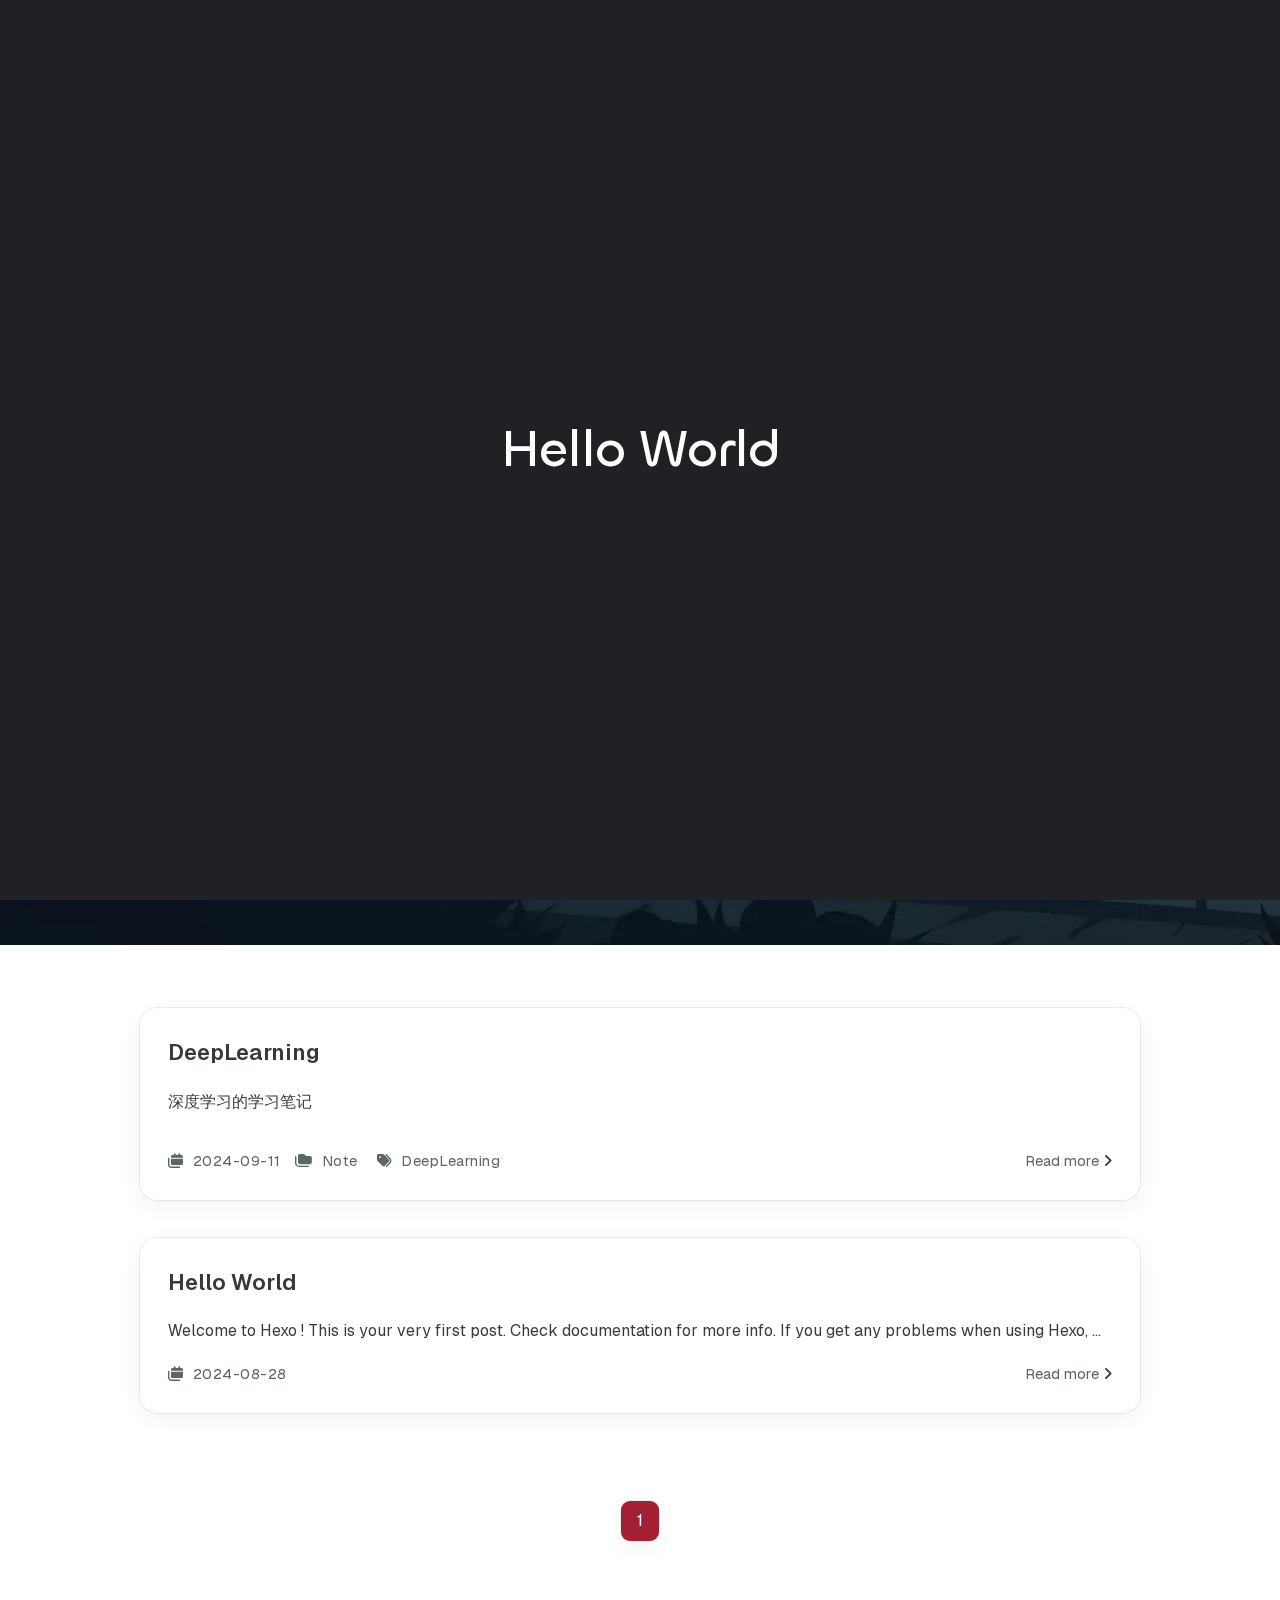
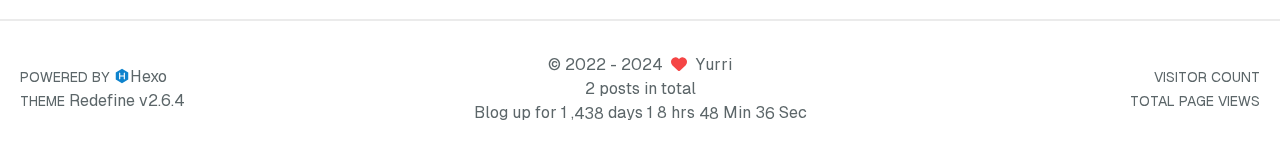
==== commit 6d926521: "Site updated: 2024-09-11 16:21:54" ====
--- a/index.html
+++ b/index.html
@@ -76,7 +76,7 @@
 
     <script id="hexo-configurations">
     window.config = {"hostname":"example.com","root":"/","language":"en","path":"search.xml"};
-    window.theme = {"articles":{"style":{"font_size":"16px","line_height":1.5,"image_border_radius":"14px","image_alignment":"center","image_caption":false,"link_icon":true,"title_alignment":"left","headings_top_spacing":{"h1":"3.2rem","h2":"2.4rem","h3":"1.9rem","h4":"1.6rem","h5":"1.4rem","h6":"1.3rem"}},"word_count":{"enable":true,"count":true,"min2read":true},"author_label":{"enable":true,"auto":false,"list":[]},"code_block":{"copy":true,"style":"mac","font":{"enable":false,"family":null,"url":null}},"toc":{"enable":true,"max_depth":3,"number":false,"expand":true,"init_open":true},"copyright":{"enable":true,"default":"cc_by_nc_sa"},"lazyload":true,"recommendation":{"enable":false,"title":"推荐阅读","limit":3,"mobile_limit":2,"placeholder":"/images/wallhaven-wqery6-light.webp","skip_dirs":[]}},"colors":{"primary":"#A31F34","secondary":null,"default_mode":"light"},"global":{"fonts":{"chinese":{"enable":false,"family":null,"url":null},"english":{"enable":false,"family":null,"url":null}},"content_max_width":"1000px","sidebar_width":"210px","hover":{"shadow":true,"scale":false},"scroll_progress":{"bar":false,"percentage":true},"website_counter":{"url":"https://cn.vercount.one/js","enable":true,"site_pv":true,"site_uv":true,"post_pv":true},"single_page":true,"preloader":true,"open_graph":true,"google_analytics":{"enable":false,"id":null}},"home_banner":{"enable":true,"style":"fixed","image":{"light":"/images/wallhaven-wqery6-light.webp","dark":"/images/wallhaven-wqery6-dark.webp"},"title":"Hello World","subtitle":{"text":[],"hitokoto":{"enable":false,"api":"https://v1.hitokoto.cn"},"typing_speed":100,"backing_speed":80,"starting_delay":500,"backing_delay":1500,"loop":true,"smart_backspace":true},"text_color":{"light":"#fff","dark":"#d1d1b6"},"text_style":{"title_size":"2.8rem","subtitle_size":"1.5rem","line_height":1.2},"custom_font":{"enable":false,"family":null,"url":null},"social_links":{"enable":false,"style":"default","links":{"github":null,"instagram":null,"zhihu":null,"twitter":null,"email":null},"qrs":{"weixin":null}}},"plugins":{"feed":{"enable":false},"aplayer":{"enable":false,"type":"fixed","audios":[{"name":null,"artist":null,"url":null,"cover":null,"lrc":null}]},"mermaid":{"enable":false,"version":"9.3.0"}},"version":"2.6.4","navbar":{"auto_hide":false,"color":{"left":"#f78736","right":"#367df7","transparency":35},"width":{"home":"1200px","pages":"1000px"},"links":{"Home":{"path":"/","icon":"fa-regular fa-house"}},"search":{"enable":true,"preload":true},"categories":{"Categories":{"icon":"fa-solid fa-folder","path":"/categories/"}},"tags":{"Tags":{"icon":"fa-solid fa-tags","path":"/tags/"}}},"page_templates":{"friends_column":2,"tags_style":"blur"},"home":{"sidebar":{"enable":true,"position":"left","first_item":"menu","announcement":null,"show_on_mobile":true,"links":{"Tags":{"path":"/tags","icon":"fa-regular fa-tags"},"Categories":{"path":"/categories","icon":"fa-regular fa-folder"}}},"article_date_format":"auto","categories":{"enable":true,"limit":3},"tags":{"enable":true,"limit":3}},"footerStart":"2022/8/17 11:45:14"};
+    window.theme = {"articles":{"style":{"font_size":"16px","line_height":1.5,"image_border_radius":"14px","image_alignment":"center","image_caption":false,"link_icon":true,"title_alignment":"left","headings_top_spacing":{"h1":"3.2rem","h2":"2.4rem","h3":"1.9rem","h4":"1.6rem","h5":"1.4rem","h6":"1.3rem"}},"word_count":{"enable":true,"count":true,"min2read":true},"author_label":{"enable":true,"auto":false,"list":[]},"code_block":{"copy":true,"style":"mac","font":{"enable":false,"family":null,"url":null}},"toc":{"enable":true,"max_depth":3,"number":false,"expand":true,"init_open":true},"copyright":{"enable":true,"default":"cc_by_nc_sa"},"lazyload":true,"recommendation":{"enable":false,"title":"推荐阅读","limit":3,"mobile_limit":2,"placeholder":"/images/wallhaven-wqery6-light.webp","skip_dirs":[]}},"colors":{"primary":"#A31F34","secondary":null,"default_mode":"light"},"global":{"fonts":{"chinese":{"enable":false,"family":null,"url":null},"english":{"enable":false,"family":null,"url":null}},"content_max_width":"1000px","sidebar_width":"210px","hover":{"shadow":true,"scale":false},"scroll_progress":{"bar":false,"percentage":true},"website_counter":{"url":"https://cn.vercount.one/js","enable":true,"site_pv":true,"site_uv":true,"post_pv":true},"single_page":true,"preloader":true,"open_graph":true,"google_analytics":{"enable":false,"id":null}},"home_banner":{"enable":true,"style":"fixed","image":{"light":"/images/wallhaven-wqery6-light.webp","dark":"/images/wallhaven-wqery6-dark.webp"},"title":"Hello World","subtitle":{"text":[],"hitokoto":{"enable":false,"api":"https://v1.hitokoto.cn"},"typing_speed":100,"backing_speed":80,"starting_delay":500,"backing_delay":1500,"loop":true,"smart_backspace":true},"text_color":{"light":"#fff","dark":"#d1d1b6"},"text_style":{"title_size":"2.8rem","subtitle_size":"1.5rem","line_height":1.2},"custom_font":{"enable":false,"family":null,"url":null},"social_links":{"enable":false,"style":"default","links":{"github":null,"instagram":null,"zhihu":null,"twitter":null,"email":null},"qrs":{"weixin":null}}},"plugins":{"feed":{"enable":false},"aplayer":{"enable":false,"type":"fixed","audios":[{"name":null,"artist":null,"url":null,"cover":null,"lrc":null}]},"mermaid":{"enable":false,"version":"9.3.0"}},"version":"2.6.4","navbar":{"auto_hide":false,"color":{"left":"#f78736","right":"#367df7","transparency":35},"width":{"home":"1200px","pages":"1000px"},"links":{"Home":{"path":"/","icon":"fa-regular fa-house"}},"search":{"enable":true,"preload":true},"categories":{"Categories":{"icon":"fa-solid fa-folder","path":"/categories/"}},"tags":{"Tags":{"icon":"fa-solid fa-tags","path":"/tags/"}}},"page_templates":{"friends_column":2,"tags_style":"blur"},"home":{"sidebar":{"enable":false,"position":"left","first_item":"menu","announcement":null,"show_on_mobile":true,"links":{"Tags":{"path":"/tags","icon":"fa-regular fa-tags"},"Categories":{"path":"/categories","icon":"fa-regular fa-folder"}}},"article_date_format":"auto","categories":{"enable":true,"limit":3},"tags":{"enable":true,"limit":3}},"footerStart":"2022/8/17 11:45:14"};
     window.lang_ago = {"second":"%s seconds ago","minute":"%s minutes ago","hour":"%s hours ago","day":"%s days ago","week":"%s weeks ago","month":"%s months ago","year":"%s years ago"};
     window.data = {"masonry":false};
   </script>
@@ -456,70 +456,6 @@
         <div class="main-content-body">
 
             
-                <div class="home-sidebar-container">
-    <div class="sticky-container sticky">
-        
-        
-            
-                <div class="sidebar-links">
-                    <div class="site-info">
-                        <div class="site-name">Hello World</div>
-                        
-                    </div>
-                    
-                        
-                            
-                                <a class="links" href="/tags">
-                                    
-                                        <i class="fa-regular fa-tags icon-space"></i>
-                                    
-                                    <span class="link-name">Tags</span>
-                                </a>
-                            
-                        
-                            
-                                <a class="links" href="/categories">
-                                    
-                                        <i class="fa-regular fa-folder icon-space"></i>
-                                    
-                                    <span class="link-name">Categories</span>
-                                </a>
-                            
-                        
-                    
-                </div>
-            
-            <div class="sidebar-content"  marginTop >
-                <div class="avatar flex justify-center">
-    <img src="/images/redefine-avatar.svg">
-</div>
-                <div class="author flex flex-col justify-center my-2.5 mx-0">
-    <div class="name">Yurri</div>
-    
-        <div class="label">Lv1</div>
-    
-</div>
-                <div class="statistics flex justify-around my-2.5">
-    <a class="item tag-count-item flex flex-col justify-center items-center w-20" href="/tags">
-        <div class="number text-2xl sm:text-xl text-second-text-color font-semibold">1</div>
-        <div class="label text-third-text-color text-sm">Tags</div>
-    </a>
-    <a class="item tag-count-item flex flex-col justify-center items-center w-20" href="/categories">
-        <div class="number text-2xl sm:text-xl text-second-text-color font-semibold">1</div>
-        <div class="label text-third-text-color text-sm">Categories</div>
-    </a>
-    <a class="item tag-count-item flex flex-col justify-center items-center w-20" href="/archives">
-        <div class="number text-2xl sm:text-xl text-second-text-color font-semibold">2</div>
-        <div class="label text-third-text-color text-sm">Posts</div>
-    </a>
-</div>
-            </div>
-        
-
-    </div>
-</div>
-
-            
 
             <div class="main-content">
 
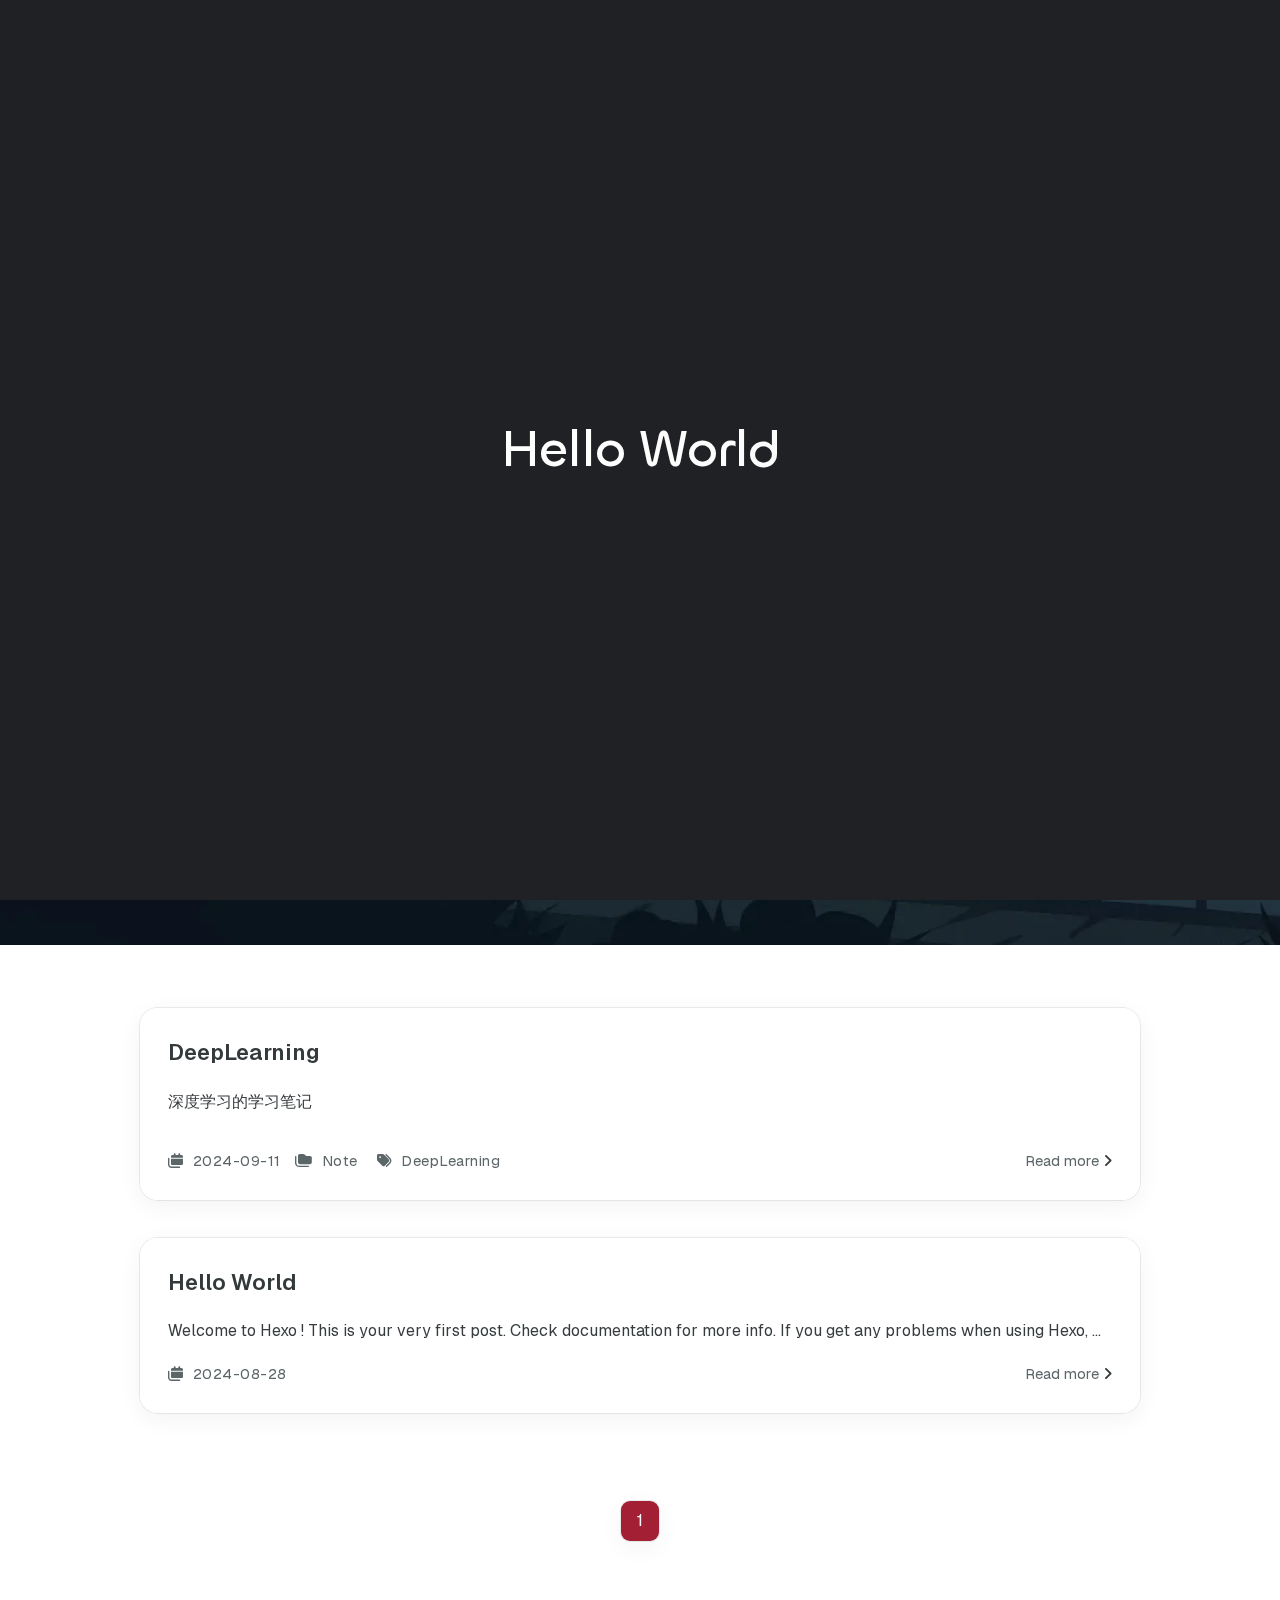
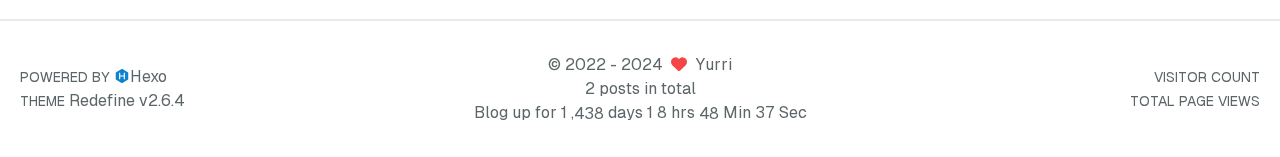
==== commit 240d97d7: "Site updated: 2024-09-11 16:42:31" ====
--- a/index.html
+++ b/index.html
@@ -76,7 +76,7 @@
 
     <script id="hexo-configurations">
     window.config = {"hostname":"example.com","root":"/","language":"en","path":"search.xml"};
-    window.theme = {"articles":{"style":{"font_size":"16px","line_height":1.5,"image_border_radius":"14px","image_alignment":"center","image_caption":false,"link_icon":true,"title_alignment":"left","headings_top_spacing":{"h1":"3.2rem","h2":"2.4rem","h3":"1.9rem","h4":"1.6rem","h5":"1.4rem","h6":"1.3rem"}},"word_count":{"enable":true,"count":true,"min2read":true},"author_label":{"enable":true,"auto":false,"list":[]},"code_block":{"copy":true,"style":"mac","font":{"enable":false,"family":null,"url":null}},"toc":{"enable":true,"max_depth":3,"number":false,"expand":true,"init_open":true},"copyright":{"enable":true,"default":"cc_by_nc_sa"},"lazyload":true,"recommendation":{"enable":false,"title":"推荐阅读","limit":3,"mobile_limit":2,"placeholder":"/images/wallhaven-wqery6-light.webp","skip_dirs":[]}},"colors":{"primary":"#A31F34","secondary":null,"default_mode":"light"},"global":{"fonts":{"chinese":{"enable":false,"family":null,"url":null},"english":{"enable":false,"family":null,"url":null}},"content_max_width":"1000px","sidebar_width":"210px","hover":{"shadow":true,"scale":false},"scroll_progress":{"bar":false,"percentage":true},"website_counter":{"url":"https://cn.vercount.one/js","enable":true,"site_pv":true,"site_uv":true,"post_pv":true},"single_page":true,"preloader":true,"open_graph":true,"google_analytics":{"enable":false,"id":null}},"home_banner":{"enable":true,"style":"fixed","image":{"light":"/images/wallhaven-wqery6-light.webp","dark":"/images/wallhaven-wqery6-dark.webp"},"title":"Hello World","subtitle":{"text":[],"hitokoto":{"enable":false,"api":"https://v1.hitokoto.cn"},"typing_speed":100,"backing_speed":80,"starting_delay":500,"backing_delay":1500,"loop":true,"smart_backspace":true},"text_color":{"light":"#fff","dark":"#d1d1b6"},"text_style":{"title_size":"2.8rem","subtitle_size":"1.5rem","line_height":1.2},"custom_font":{"enable":false,"family":null,"url":null},"social_links":{"enable":false,"style":"default","links":{"github":null,"instagram":null,"zhihu":null,"twitter":null,"email":null},"qrs":{"weixin":null}}},"plugins":{"feed":{"enable":false},"aplayer":{"enable":false,"type":"fixed","audios":[{"name":null,"artist":null,"url":null,"cover":null,"lrc":null}]},"mermaid":{"enable":false,"version":"9.3.0"}},"version":"2.6.4","navbar":{"auto_hide":false,"color":{"left":"#f78736","right":"#367df7","transparency":35},"width":{"home":"1200px","pages":"1000px"},"links":{"Home":{"path":"/","icon":"fa-regular fa-house"}},"search":{"enable":true,"preload":true},"categories":{"Categories":{"icon":"fa-solid fa-folder","path":"/categories/"}},"tags":{"Tags":{"icon":"fa-solid fa-tags","path":"/tags/"}}},"page_templates":{"friends_column":2,"tags_style":"blur"},"home":{"sidebar":{"enable":false,"position":"left","first_item":"menu","announcement":null,"show_on_mobile":true,"links":{"Tags":{"path":"/tags","icon":"fa-regular fa-tags"},"Categories":{"path":"/categories","icon":"fa-regular fa-folder"}}},"article_date_format":"auto","categories":{"enable":true,"limit":3},"tags":{"enable":true,"limit":3}},"footerStart":"2022/8/17 11:45:14"};
+    window.theme = {"articles":{"style":{"font_size":"16px","line_height":1.5,"image_border_radius":"14px","image_alignment":"center","image_caption":false,"link_icon":true,"title_alignment":"left","headings_top_spacing":{"h1":"3.2rem","h2":"2.4rem","h3":"1.9rem","h4":"1.6rem","h5":"1.4rem","h6":"1.3rem"}},"word_count":{"enable":true,"count":true,"min2read":true},"author_label":{"enable":true,"auto":false,"list":[]},"code_block":{"copy":true,"style":"mac","font":{"enable":false,"family":null,"url":null}},"toc":{"enable":true,"max_depth":3,"number":false,"expand":true,"init_open":true},"copyright":{"enable":true,"default":"cc_by_nc_sa"},"lazyload":true,"recommendation":{"enable":false,"title":"推荐阅读","limit":3,"mobile_limit":2,"placeholder":"/images/wallhaven-wqery6-light.webp","skip_dirs":[]}},"colors":{"primary":"#A31F34","secondary":null,"default_mode":"light"},"global":{"fonts":{"chinese":{"enable":false,"family":null,"url":null},"english":{"enable":false,"family":null,"url":null}},"content_max_width":"1000px","sidebar_width":"210px","hover":{"shadow":true,"scale":false},"scroll_progress":{"bar":true,"percentage":true},"website_counter":{"url":"https://cn.vercount.one/js","enable":true,"site_pv":true,"site_uv":true,"post_pv":true},"single_page":true,"preloader":true,"open_graph":true,"google_analytics":{"enable":false,"id":null}},"home_banner":{"enable":true,"style":"fixed","image":{"light":"/images/wallhaven-wqery6-light.webp","dark":"/images/wallhaven-wqery6-dark.webp"},"title":"Hello World","subtitle":{"text":[],"hitokoto":{"enable":false,"api":"https://v1.hitokoto.cn"},"typing_speed":100,"backing_speed":80,"starting_delay":500,"backing_delay":1500,"loop":true,"smart_backspace":true},"text_color":{"light":"#fff","dark":"#d1d1b6"},"text_style":{"title_size":"2.8rem","subtitle_size":"1.5rem","line_height":1.2},"custom_font":{"enable":false,"family":null,"url":null},"social_links":{"enable":false,"style":"default","links":{"github":null,"instagram":null,"zhihu":null,"twitter":null,"email":null},"qrs":{"weixin":null}}},"plugins":{"feed":{"enable":false},"aplayer":{"enable":false,"type":"fixed","audios":[{"name":null,"artist":null,"url":null,"cover":null,"lrc":null}]},"mermaid":{"enable":false,"version":"9.3.0"}},"version":"2.6.4","navbar":{"auto_hide":false,"color":{"left":"#f78736","right":"#367df7","transparency":35},"width":{"home":"1200px","pages":"1000px"},"links":{"Home":{"path":"/","icon":"fa-regular fa-house"}},"search":{"enable":true,"preload":true},"categories":{"Categories":{"icon":"fa-solid fa-folder","path":"/categories/"}},"tags":{"Tags":{"icon":"fa-solid fa-tags","path":"/tags/"}}},"page_templates":{"friends_column":2,"tags_style":"blur"},"home":{"sidebar":{"enable":false,"position":"left","first_item":"menu","announcement":null,"show_on_mobile":true,"links":{"Tags":{"path":"/tags","icon":"fa-regular fa-tags"},"Categories":{"path":"/categories","icon":"fa-regular fa-folder"}}},"article_date_format":"auto","categories":{"enable":true,"limit":3},"tags":{"enable":true,"limit":3}},"footerStart":"2022/8/17 11:45:14"};
     window.lang_ago = {"second":"%s seconds ago","minute":"%s minutes ago","hour":"%s hours ago","day":"%s days ago","week":"%s weeks ago","month":"%s months ago","year":"%s years ago"};
     window.data = {"masonry":false};
   </script>
@@ -103,6 +103,8 @@
 
 <body>
 <div class="progress-bar-container">
+    
+        <span class="scroll-progress-bar"></span>
     
 
     
